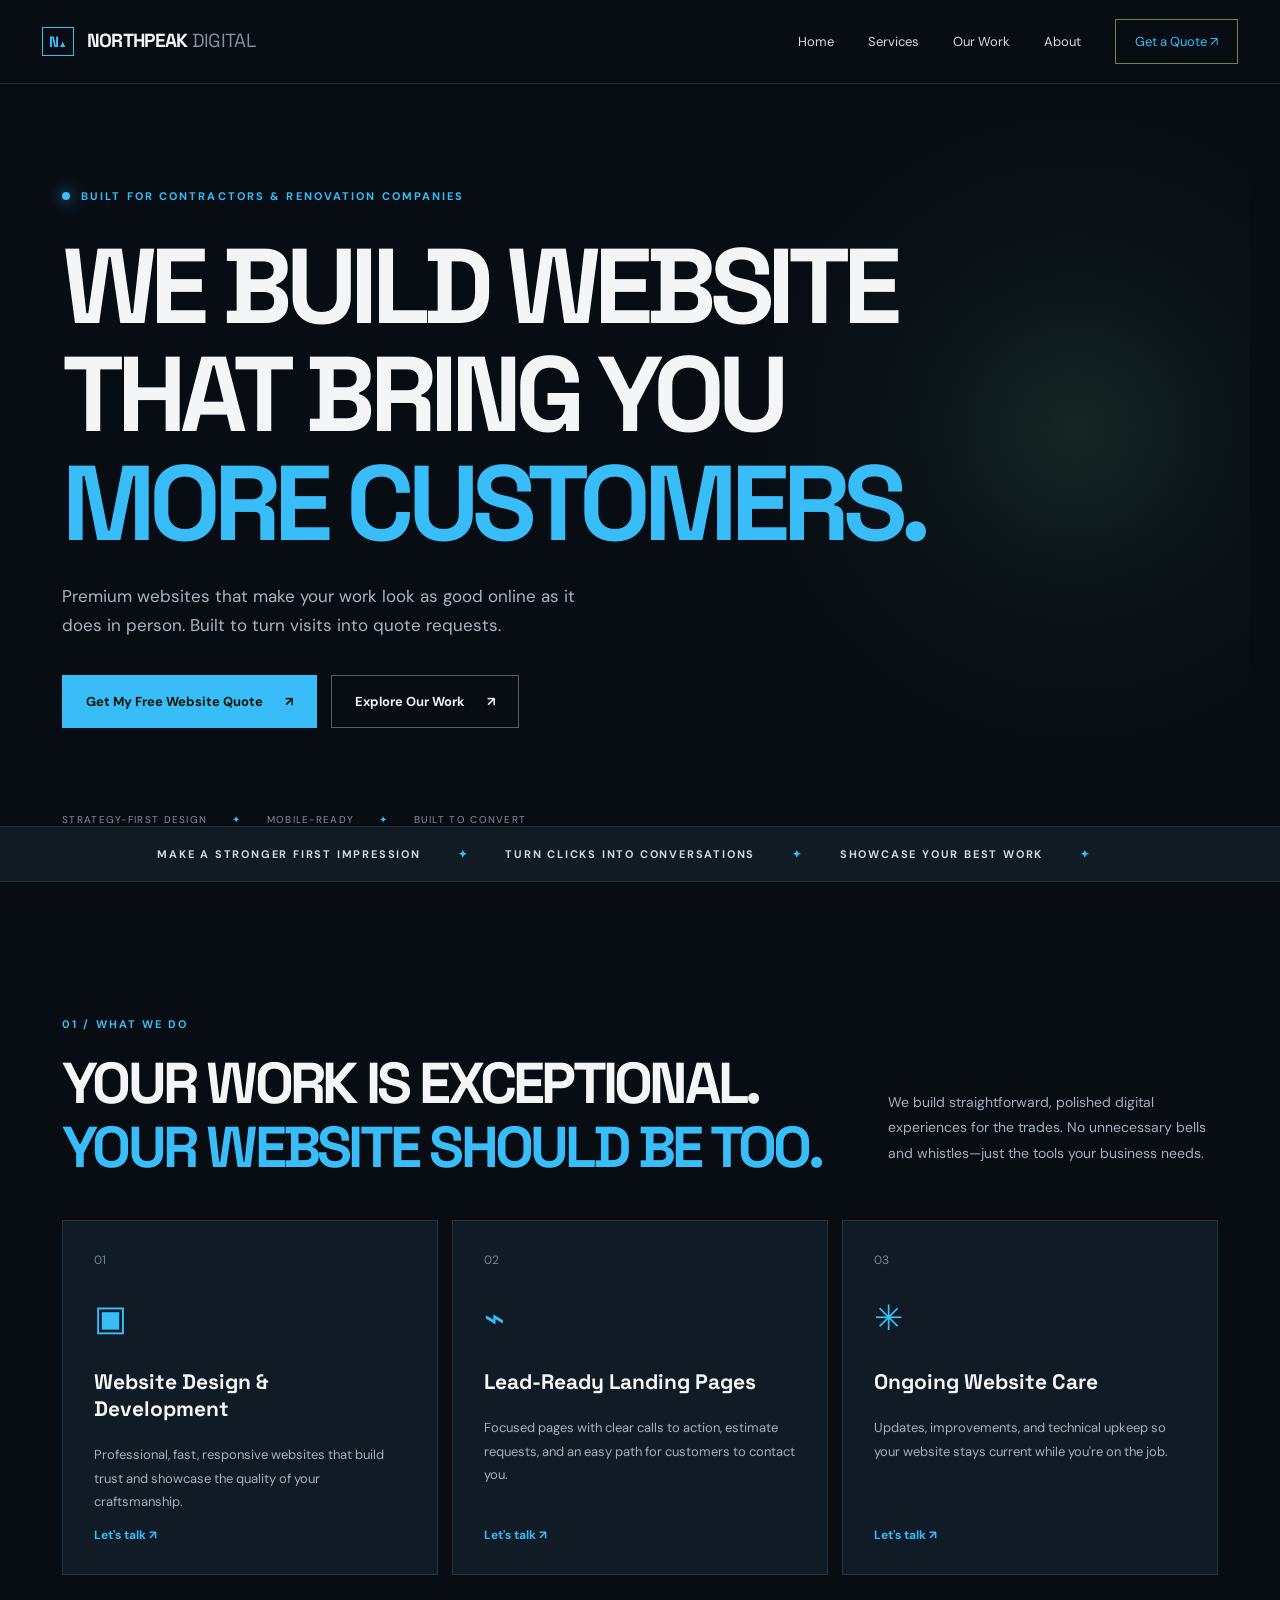
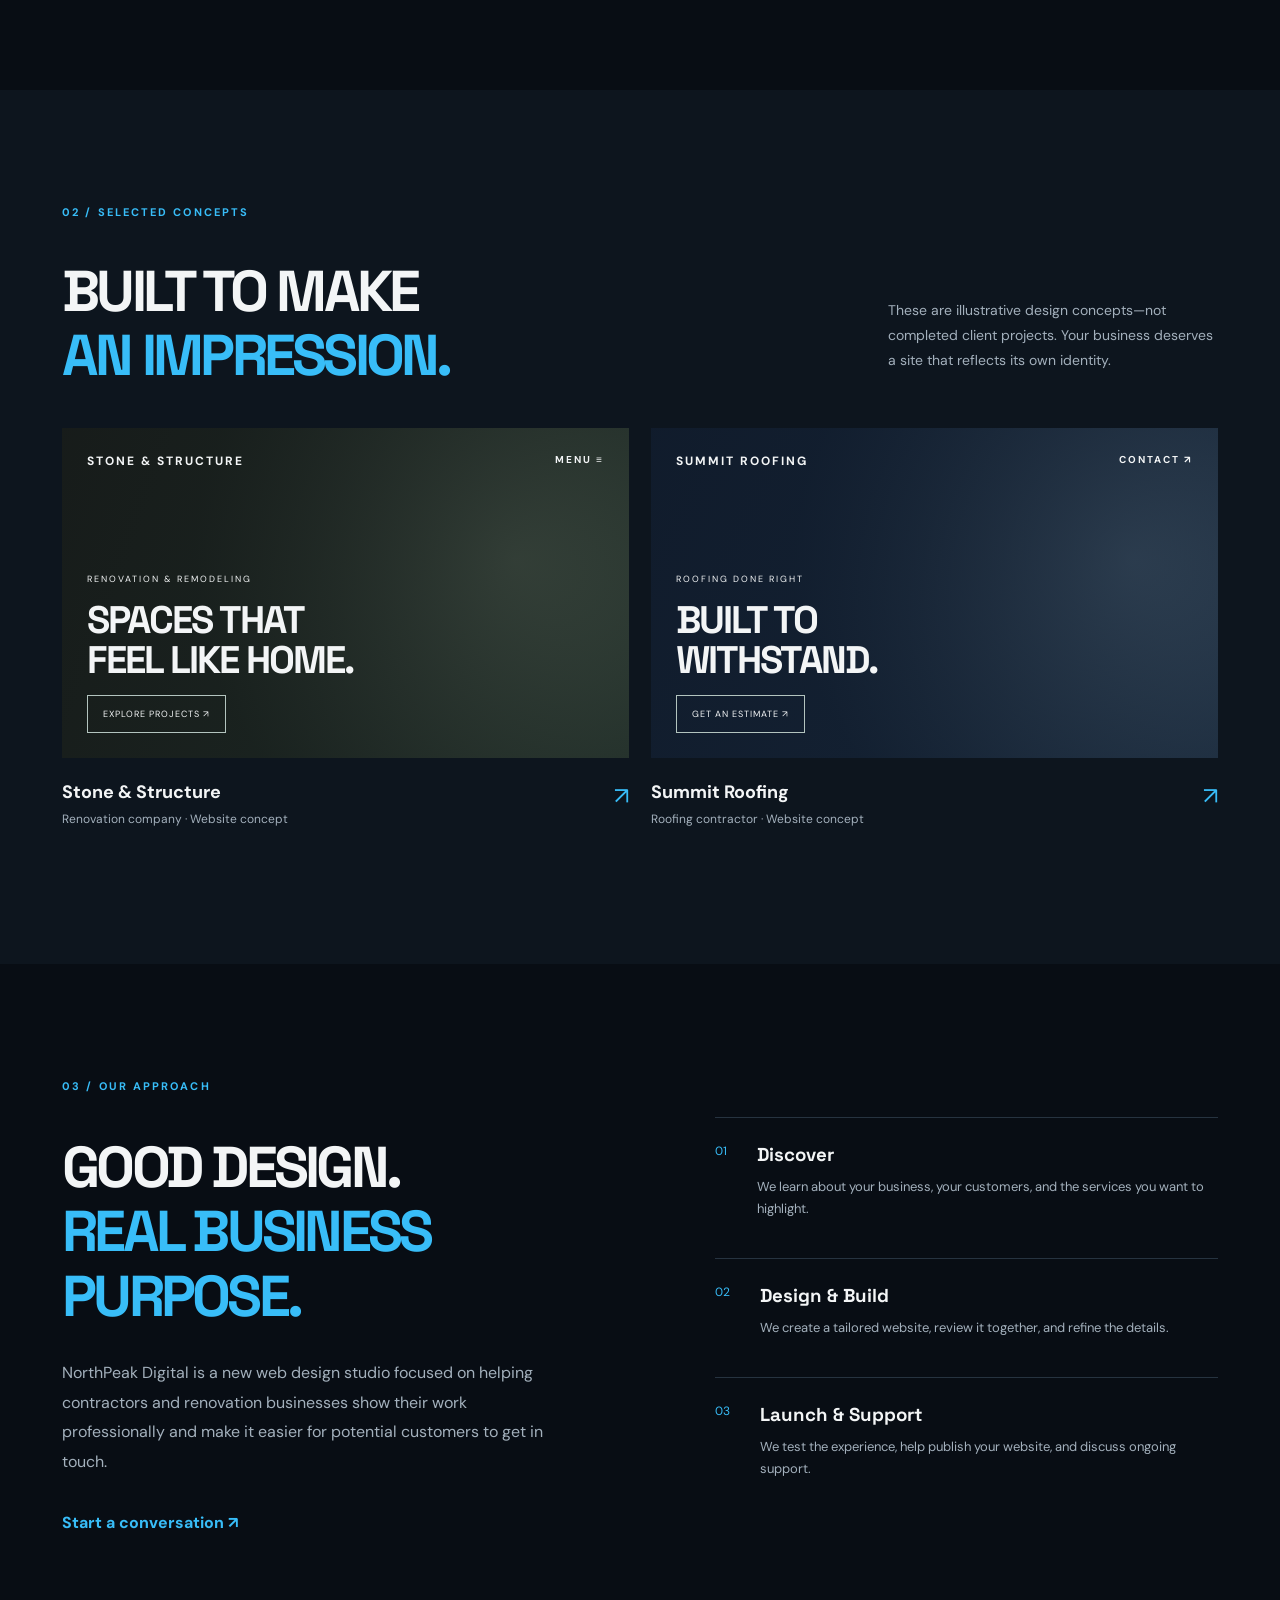
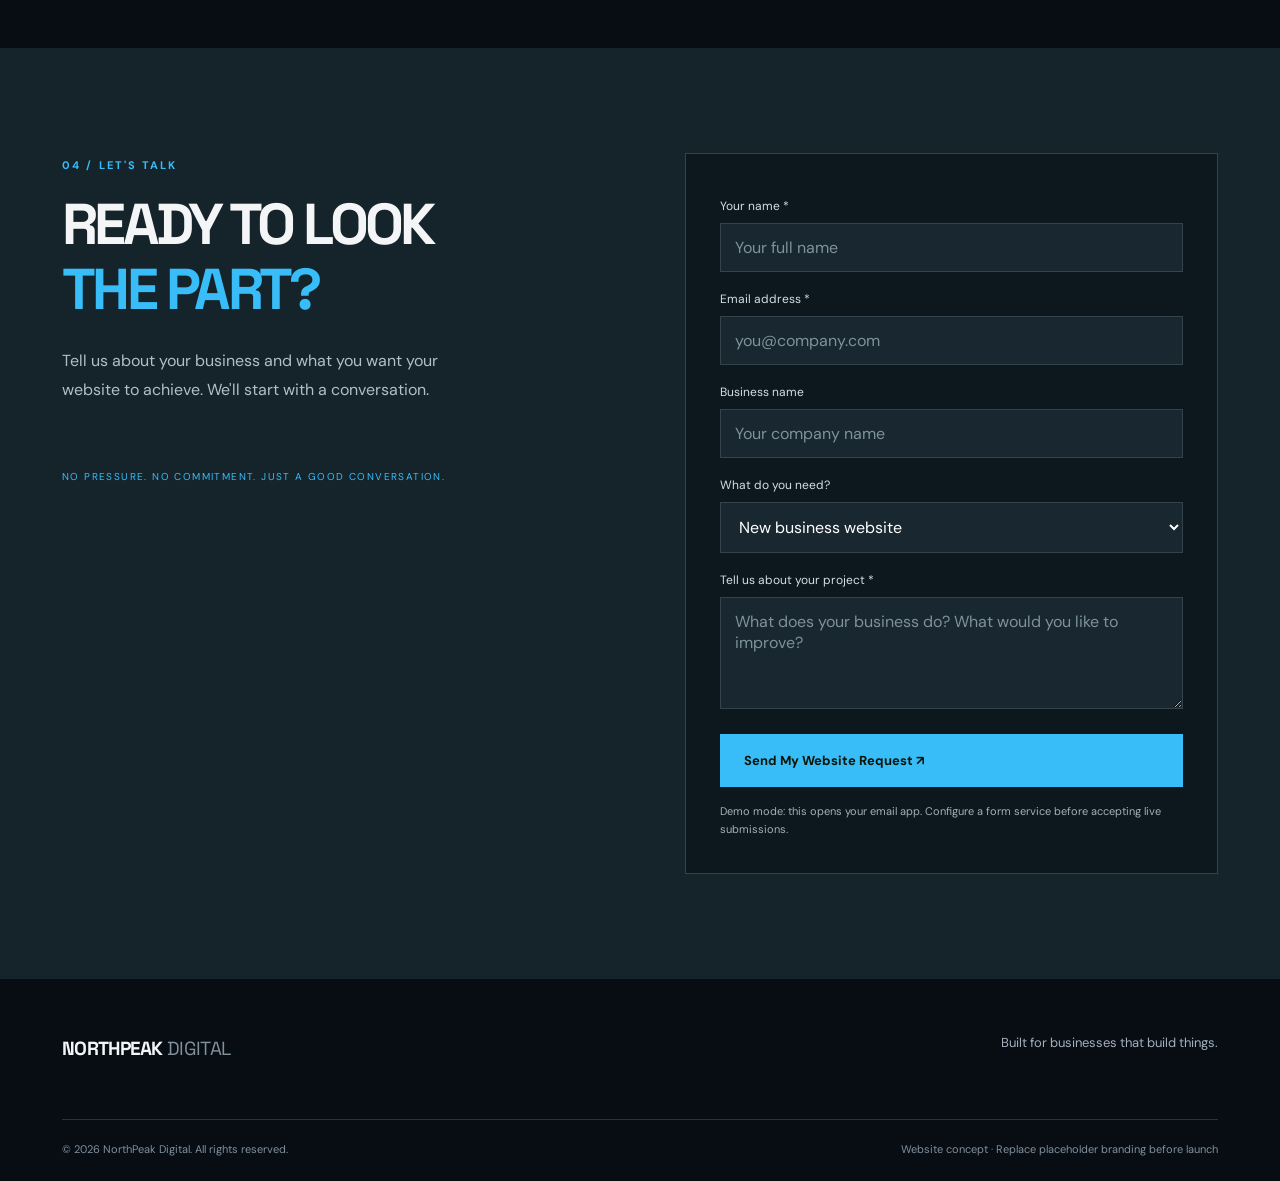
==== index.html @ 525b0924 "Add files via upload" ====
<!doctype html>
<html lang="en"><head><meta charset="utf-8"><meta name="viewport" content="width=device-width,initial-scale=1"><meta name="description" content="NorthPeak Digital builds modern websites for contractors and renovation companies."><title>NorthPeak Digital | Websites Built to Win More Work</title><link rel="stylesheet" href="styles.css"></head><body>
<header class="header"><a class="brand" href="#home"><span class="mark">N<span>▲</span></span> NORTHPEAK<span class="muted"> DIGITAL</span></a><button class="menu-toggle" aria-label="Toggle navigation" aria-expanded="false">☰</button><nav class="nav" aria-label="Main navigation"><a href="#home">Home</a><a href="#services">Services</a><a href="#work">Our Work</a><a href="#about">About</a><a href="#contact" class="nav-cta">Get a Quote ↗</a></nav></header>
<main><section class="hero wrap" id="home"><div class="eyebrow"><span class="pulse"></span> BUILT FOR CONTRACTORS & RENOVATION COMPANIES</div><h1>WE BUILD WEBSITE<br>THAT BRING YOU<br><em>MORE CUSTOMERS.</em></h1><p class="lead">Premium websites that make your work look as good online as it does in person. Built to turn visits into quote requests.</p><div class="actions"><a class="button primary" href="#contact">Get My Free Website Quote <span>↗</span></a><a class="button secondary" href="#work">Explore Our Work <span>↗</span></a></div><div class="hero-footer"><span>STRATEGY-FIRST DESIGN</span><span>✦</span><span>MOBILE-READY</span><span>✦</span><span>BUILT TO CONVERT</span></div><div class="hero-glow"></div></section>
<section class="ticker"><div>MAKE A STRONGER FIRST IMPRESSION <span>✦</span> TURN CLICKS INTO CONVERSATIONS <span>✦</span> SHOWCASE YOUR BEST WORK <span>✦</span></div></section>
<section class="section wrap" id="services"><div class="section-top"><div><span class="kicker">01 / WHAT WE DO</span><h2>YOUR WORK IS EXCEPTIONAL.<br><em>YOUR WEBSITE SHOULD BE TOO.</em></h2></div><p>We build straightforward, polished digital experiences for the trades. No unnecessary bells and whistles—just the tools your business needs.</p></div><div class="cards"><article class="service"><span class="service-num">01</span><div class="service-icon">▣</div><h3>Website Design & Development</h3><p>Professional, fast, responsive websites that build trust and showcase the quality of your craftsmanship.</p><a href="#contact">Let's talk ↗</a></article><article class="service"><span class="service-num">02</span><div class="service-icon">⌁</div><h3>Lead-Ready Landing Pages</h3><p>Focused pages with clear calls to action, estimate requests, and an easy path for customers to contact you.</p><a href="#contact">Let's talk ↗</a></article><article class="service"><span class="service-num">03</span><div class="service-icon">✳</div><h3>Ongoing Website Care</h3><p>Updates, improvements, and technical upkeep so your website stays current while you're on the job.</p><a href="#contact">Let's talk ↗</a></article></div></section>
<section class="section work-section" id="work"><div class="wrap"><span class="kicker">02 / SELECTED CONCEPTS</span><div class="section-top"><h2>BUILT TO MAKE<br><em>AN IMPRESSION.</em></h2><p>These are illustrative design concepts—not completed client projects. Your business deserves a site that reflects its own identity.</p></div><div class="work-grid"><article class="work-card"><div class="concept concept-one"><div class="mock-top">STONE & STRUCTURE <span>MENU ≡</span></div><div class="mock-content"><small>RENOVATION & REMODELING</small><strong>SPACES THAT<br>FEEL LIKE HOME.</strong><span class="mock-pill">EXPLORE PROJECTS ↗</span></div></div><div class="work-meta"><div><h3>Stone & Structure</h3><p>Renovation company · Website concept</p></div><span>↗</span></div></article><article class="work-card"><div class="concept concept-two"><div class="mock-top">SUMMIT ROOFING <span>CONTACT ↗</span></div><div class="mock-content"><small>ROOFING DONE RIGHT</small><strong>BUILT TO<br>WITHSTAND.</strong><span class="mock-pill">GET AN ESTIMATE ↗</span></div></div><div class="work-meta"><div><h3>Summit Roofing</h3><p>Roofing contractor · Website concept</p></div><span>↗</span></div></article></div></div></section>
<section class="section wrap" id="about"><span class="kicker">03 / OUR APPROACH</span><div class="about-grid"><div><h2>GOOD DESIGN.<br><em>REAL BUSINESS PURPOSE.</em></h2><p class="about-copy">NorthPeak Digital is a new web design studio focused on helping contractors and renovation businesses show their work professionally and make it easier for potential customers to get in touch.</p><a href="#contact" class="text-link">Start a conversation ↗</a></div><div class="steps"><div><span>01</span><div><h3>Discover</h3><p>We learn about your business, your customers, and the services you want to highlight.</p></div></div><div><span>02</span><div><h3>Design & Build</h3><p>We create a tailored website, review it together, and refine the details.</p></div></div><div><span>03</span><div><h3>Launch & Support</h3><p>We test the experience, help publish your website, and discuss ongoing support.</p></div></div></div></div></section>
<section class="contact-section" id="contact"><div class="wrap contact-grid"><div><span class="kicker">04 / LET'S TALK</span><h2>READY TO LOOK<br><em>THE PART?</em></h2><p>Tell us about your business and what you want your website to achieve. We'll start with a conversation.</p><div class="contact-note">NO PRESSURE. NO COMMITMENT. JUST A GOOD CONVERSATION.</div></div><form id="contactForm" class="contact-form" action="https://formspree.io/f/xyeeyqda" method="POST"><label for="name">Your name *</label><input id="name" name="name" required maxlength="100" autocomplete="name" placeholder="Your full name"><label for="email">Email address *</label><input id="email" name="email" required type="email" autocomplete="email" placeholder="you@company.com"><label for="business">Business name</label><input id="business" name="business" maxlength="120" placeholder="Your company name"><label for="service">What do you need?</label><select id="service" name="service"><option>New business website</option><option>Website redesign</option><option>Landing page</option><option>Website maintenance</option><option>Not sure yet</option></select><label for="message">Tell us about your project *</label><textarea id="message" name="message" required rows="4" maxlength="2000" placeholder="What does your business do? What would you like to improve?"></textarea><button class="button primary submit" type="submit">Send My Website Request ↗</button><p class="form-hint" id="formStatus" role="status">Demo mode: this opens your email app. Configure a form service before accepting live submissions.</p></form></div></section></main>
<footer class="footer wrap"><div class="footer-main"><a class="brand" href="#home">NORTHPEAK<span class="muted"> DIGITAL</span></a><p>Built for businesses that build things.</p></div><div class="footer-bottom"><span>© <span id="year"></span> NorthPeak Digital. All rights reserved.</span><span>Website concept · Replace placeholder branding before launch</span></div></footer><script src="script.js"></script></body></html>
---- styles.css ----
@import url('https://fonts.googleapis.com/css2?family=DM+Sans:wght@400;500;600;700&family=Space+Grotesk:wght@400;500;600;700&display=swap');
:root{--bg:#080d14;--panel:#111b26;--line:#263340;--white:#f3f5f6;--muted:#a3b0bc;--accent:#38BDF8}*{box-sizing:border-box}html{scroll-behavior:smooth}body{margin:0;background:var(--bg);color:var(--white);font-family:'DM Sans',Arial,sans-serif}a{color:inherit;text-decoration:none}button,input,textarea,select{font:inherit}.wrap{max-width:1220px;margin:auto;padding-left:32px;padding-right:32px}.header{height:84px;max-width:1440px;margin:auto;padding:0 42px;display:flex;align-items:center;justify-content:space-between;border-bottom:1px solid #1b2731}.brand{font-family:'Space Grotesk',sans-serif;font-weight:700;font-size:19px;letter-spacing:-.7px}.brand .muted{color:#80909c;font-weight:400}.mark{display:inline-block;border:1px solid var(--accent);color:var(--accent);padding:4px 6px;margin-right:9px;font-size:15px}.mark span{font-size:9px}.nav{display:flex;gap:34px;align-items:center;font-size:13px;color:#d4dce1}.nav a:hover{color:var(--accent)}.nav-cta{border:1px solid #6c8550;padding:13px 19px;color:var(--accent)!important}.menu-toggle{display:none}.hero{position:relative;min-height:680px;padding-top:105px;overflow:hidden}.eyebrow,.kicker{color:var(--accent);font-size:11px;letter-spacing:2.1px;font-weight:700}.eyebrow{display:flex;align-items:center;gap:11px}.pulse{width:8px;height:8px;border-radius:50%;background:var(--accent);box-shadow:0 0 15px var(--accent)}h1,h2,h3,p{margin-top:0}h1,h2{font-family:'Space Grotesk',sans-serif;letter-spacing:-.065em}h1{font-size:clamp(58px,8.3vw,115px);line-height:1.02;margin:29px 0 25px;font-weight:700;position:relative;z-index:1}h1 em,h2 em{font-style:normal;color:var(--accent)}.lead{max-width:555px;color:#a8b5c0;font-size:17px;line-height:1.7;position:relative;z-index:1}.actions{display:flex;gap:14px;margin-top:35px;position:relative;z-index:1}.button{padding:17px 23px;font-size:13px;font-weight:700;display:inline-flex;gap:22px;justify-content:space-between;align-items:center;border:1px solid #52643c;cursor:pointer}.primary{background:var(--accent);color:#0b1505;border-color:var(--accent)}.primary:hover{background:#dbffa0}.secondary{background:transparent;color:#e9f1f5;border-color:#52606d}.secondary:hover{border-color:var(--accent)}.hero-footer{display:flex;gap:25px;align-items:center;margin-top:85px;font-size:10px;color:#81909e;letter-spacing:1.3px}.hero-footer span:nth-child(even){color:var(--accent)}.hero-glow{position:absolute;right:-150px;top:20px;width:650px;height:650px;background:radial-gradient(circle,#24463770 0%,#172e2b35 35%,transparent 70%);pointer-events:none}.ticker{border-top:1px solid #24313c;border-bottom:1px solid #24313c;background:#111b24;overflow:hidden;padding:20px;text-align:center;color:#d1d8db;font-size:11px;letter-spacing:1.8px;font-weight:700}.ticker span{color:var(--accent);padding:0 32px}.section{padding-top:110px;padding-bottom:115px}.section-top{display:flex;justify-content:space-between;gap:50px;align-items:end;margin:20px 0 40px}.section-top>p{max-width:330px;line-height:1.8;color:var(--muted);font-size:14px}.section h2,.contact-section h2{font-size:clamp(36px,4.5vw,65px);line-height:1.12;margin:18px 0 0}.cards{display:grid;grid-template-columns:repeat(3,1fr);gap:14px}.service{background:var(--panel);border:1px solid #263440;padding:31px;min-height:330px;display:flex;flex-direction:column}.service-num{font-size:12px;color:#738695}.service-icon{font-size:35px;color:var(--accent);margin:27px 0}.service h3{font-family:'Space Grotesk';font-size:21px;line-height:1.3}.service p{color:var(--muted);font-size:13px;line-height:1.8}.service a{margin-top:auto;color:var(--accent);font-size:12px;font-weight:700}.work-section{background:#0d151e}.work-grid{display:grid;grid-template-columns:1fr 1fr;gap:22px}.concept{height:330px;padding:25px;display:flex;flex-direction:column;justify-content:space-between;overflow:hidden;position:relative}.concept-one{background:linear-gradient(110deg,#171b1aee,#202c29b8),radial-gradient(circle at 80% 40%,#7d8f76,#15241b 65%)}.concept-two{background:linear-gradient(115deg,#101b2bec,#162537a0),radial-gradient(circle at 85% 40%,#61798c,#142335 65%)}.mock-top{display:flex;justify-content:space-between;font-size:12px;letter-spacing:2px;font-weight:700}.mock-top span{font-size:10px}.mock-content{display:flex;flex-direction:column;align-items:flex-start;gap:15px;position:relative}.mock-content small{letter-spacing:2px;font-size:9px}.mock-content strong{font-family:'Space Grotesk';font-size:clamp(31px,3vw,48px);line-height:1.04;letter-spacing:-2px}.mock-pill{border:1px solid #b3c4bf;padding:12px 15px;font-size:9px;letter-spacing:1px}.work-meta{display:flex;justify-content:space-between;padding:22px 0}.work-meta h3{margin:0 0 7px;font-size:18px}.work-meta p{margin:0;color:var(--muted);font-size:12px}.work-meta>span{font-size:24px;color:var(--accent)}.about-grid{display:grid;grid-template-columns:1.1fr 1fr;gap:100px;margin-top:22px}.about-copy{color:var(--muted);max-width:490px;line-height:1.85;margin-top:30px}.text-link{display:inline-block;margin-top:20px;color:var(--accent);font-weight:700}.steps>div{display:flex;gap:30px;border-top:1px solid var(--line);padding:25px 0}.steps>div>span{color:var(--accent);font-size:12px}.steps h3{font-family:'Space Grotesk';margin:0 0 10px}.steps p{color:var(--muted);line-height:1.7;font-size:13px}.contact-section{background:#15232b;padding:105px 0}.contact-grid{display:grid;grid-template-columns:1fr 1fr;gap:90px}.contact-grid>div>p{color:#b2bfc5;line-height:1.8;max-width:420px;margin-top:26px}.contact-note{font-size:10px;letter-spacing:1.4px;color:var(--accent);margin-top:65px}.contact-form{background:#0d171e;border:1px solid #34434b;padding:34px;display:flex;flex-direction:column;gap:9px}.contact-form label{font-size:12px;color:#d4dfe3;margin-top:10px}.contact-form input,.contact-form textarea,.contact-form select{background:#192730;border:1px solid #35434a;padding:13px 14px;color:white;outline:none;border-radius:0;width:100%}.contact-form input:focus,.contact-form textarea:focus,.contact-form select:focus{border-color:var(--accent)}.contact-form input::placeholder,.contact-form textarea::placeholder{color:#7e929b}.submit{width:100%;margin-top:16px}.form-hint{font-size:11px;line-height:1.6;color:#a2b1b8;margin:7px 0 0}.footer{padding-top:55px;padding-bottom:25px}.footer-main{display:flex;justify-content:space-between;align-items:center;padding-bottom:55px}.footer-main p{color:var(--muted);font-size:13px}.footer-bottom{border-top:1px solid var(--line);padding-top:22px;display:flex;justify-content:space-between;color:#7f909d;font-size:11px;gap:20px}@media(max-width:850px){.header{height:70px;padding:0 20px}.menu-toggle{display:block;color:white;background:none;border:0;font-size:24px}.nav{display:none;position:absolute;top:70px;left:0;right:0;z-index:20;background:#101a23;padding:25px;flex-direction:column;align-items:stretch;gap:22px;border-bottom:1px solid var(--line)}.nav.open{display:flex}.wrap{padding-left:22px;padding-right:22px}.hero{min-height:650px;padding-top:85px}.hero-footer{gap:12px;flex-wrap:wrap;margin-top:75px}.section{padding-top:75px;padding-bottom:80px}.section-top{display:block}.section-top>p{max-width:550px;margin-top:25px}.cards,.work-grid,.about-grid,.contact-grid{grid-template-columns:1fr}.about-grid,.contact-grid{gap:45px}.contact-section{padding:75px 0}.service{min-height:290px}.ticker{font-size:9px;white-space:nowrap}.footer-main,.footer-bottom{flex-direction:column;align-items:flex-start;gap:12px}}@media(max-width:520px){h1{font-size:clamp(47px,12vw,70px)}.hero{min-height:620px}.actions{flex-direction:column;align-items:stretch}.hero-footer{font-size:9px}.concept{height:285px}.contact-form{padding:20px}.brand{font-size:16px}}
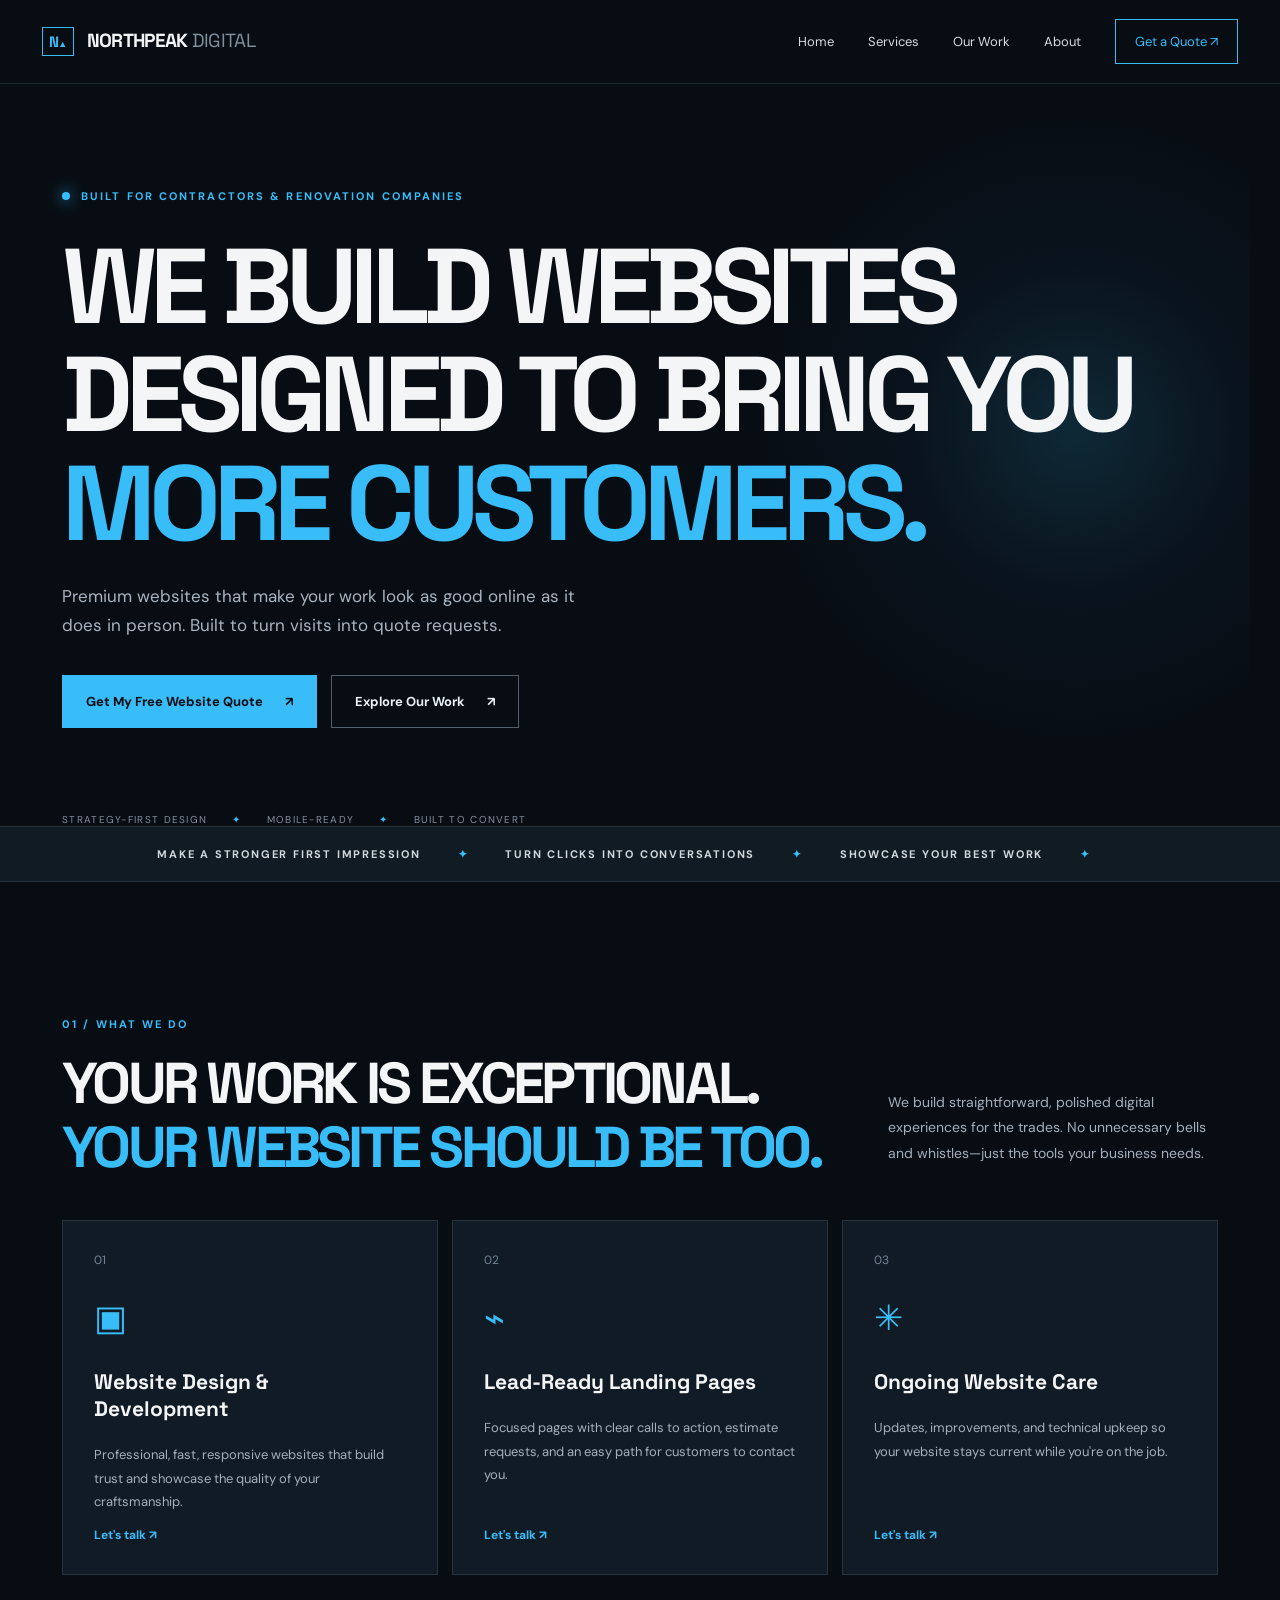
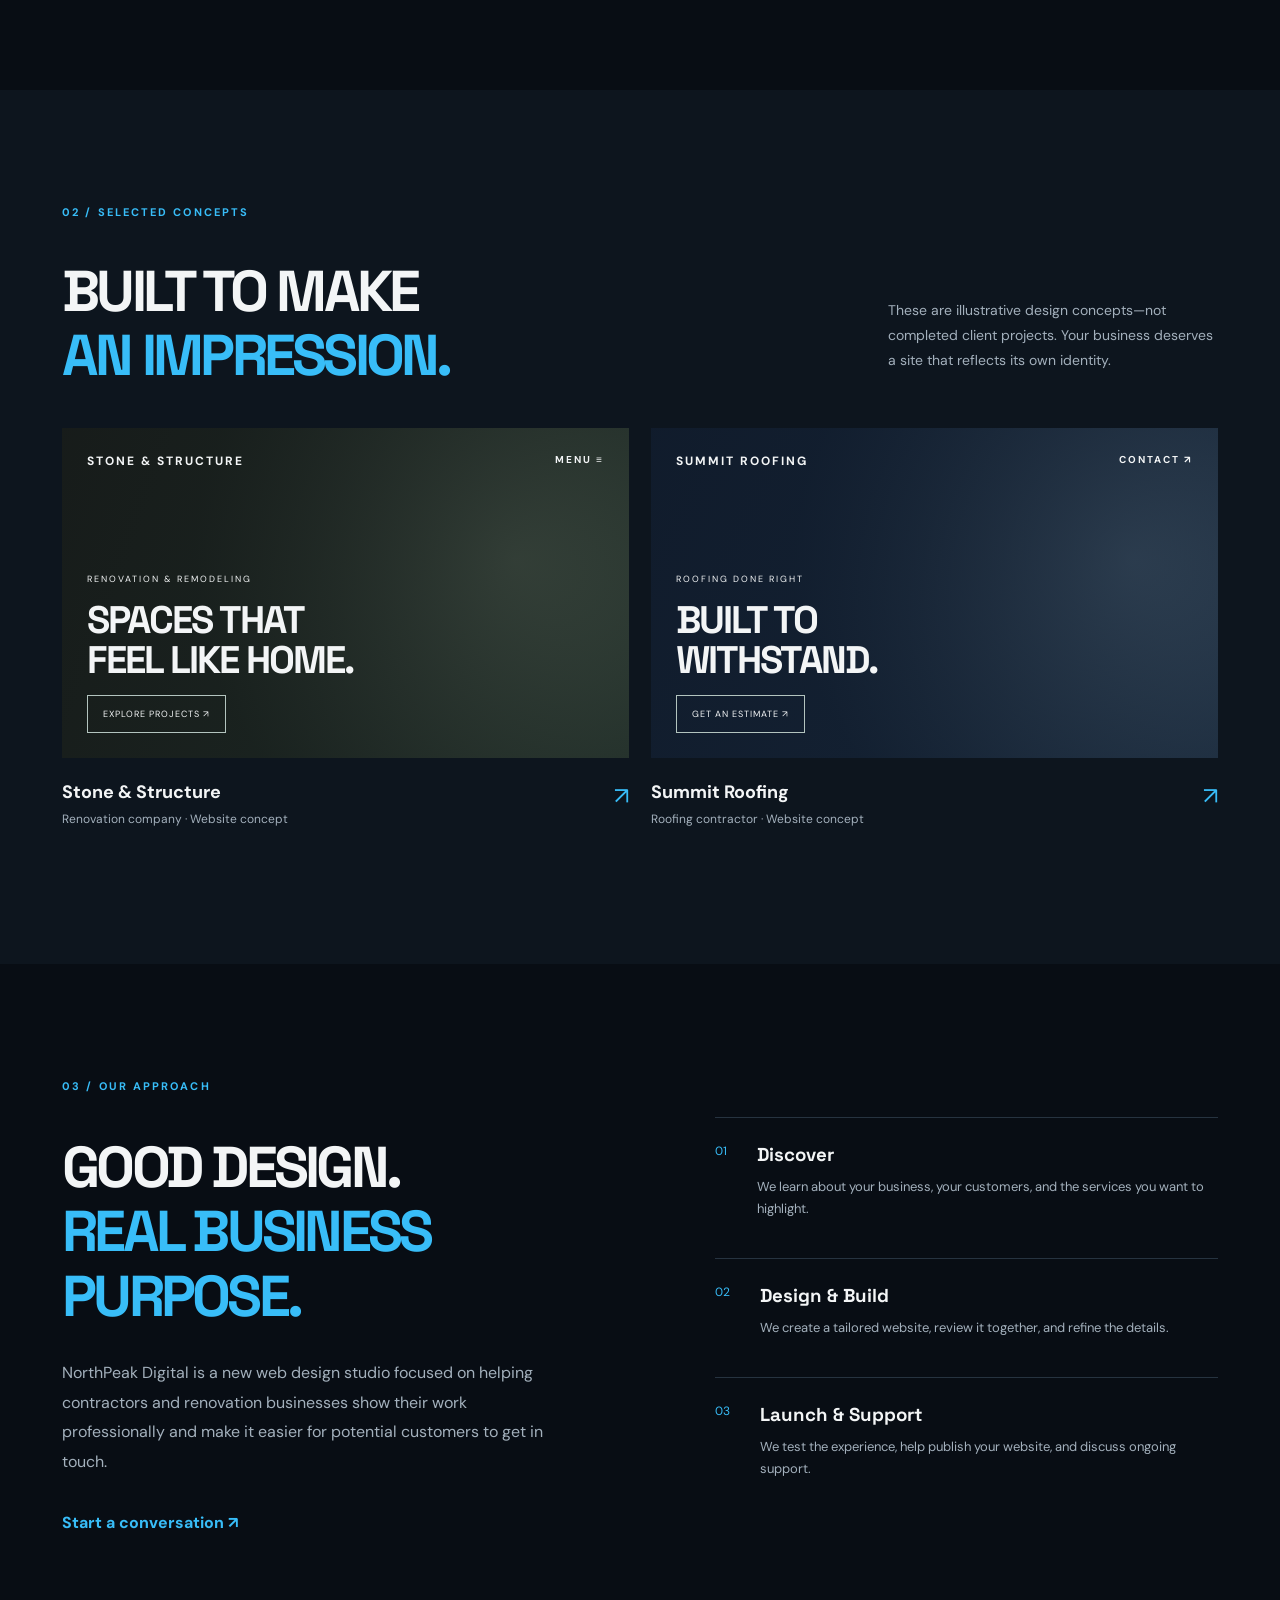
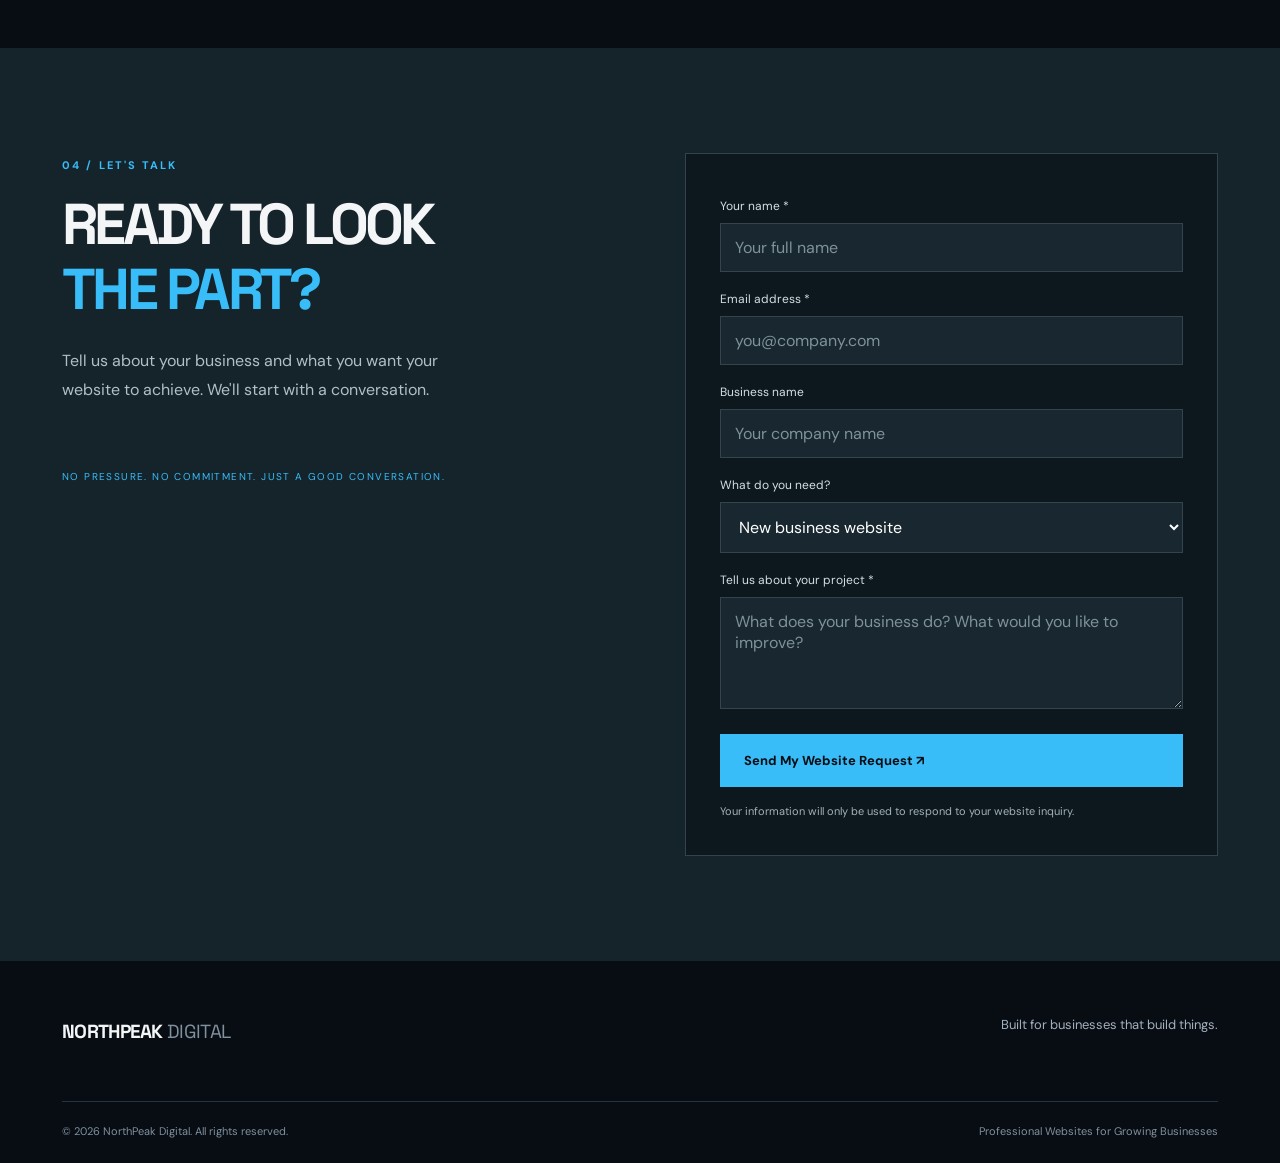
==== commit de78d1bc: "Add files via upload Updated NorthPeak Digital design and content" ====
--- a/index.html
+++ b/index.html
@@ -1,10 +1,10 @@
 <!doctype html>
 <html lang="en"><head><meta charset="utf-8"><meta name="viewport" content="width=device-width,initial-scale=1"><meta name="description" content="NorthPeak Digital builds modern websites for contractors and renovation companies."><title>NorthPeak Digital | Websites Built to Win More Work</title><link rel="stylesheet" href="styles.css"></head><body>
 <header class="header"><a class="brand" href="#home"><span class="mark">N<span>▲</span></span> NORTHPEAK<span class="muted"> DIGITAL</span></a><button class="menu-toggle" aria-label="Toggle navigation" aria-expanded="false">☰</button><nav class="nav" aria-label="Main navigation"><a href="#home">Home</a><a href="#services">Services</a><a href="#work">Our Work</a><a href="#about">About</a><a href="#contact" class="nav-cta">Get a Quote ↗</a></nav></header>
-<main><section class="hero wrap" id="home"><div class="eyebrow"><span class="pulse"></span> BUILT FOR CONTRACTORS & RENOVATION COMPANIES</div><h1>WE BUILD WEBSITE<br>THAT BRING YOU<br><em>MORE CUSTOMERS.</em></h1><p class="lead">Premium websites that make your work look as good online as it does in person. Built to turn visits into quote requests.</p><div class="actions"><a class="button primary" href="#contact">Get My Free Website Quote <span>↗</span></a><a class="button secondary" href="#work">Explore Our Work <span>↗</span></a></div><div class="hero-footer"><span>STRATEGY-FIRST DESIGN</span><span>✦</span><span>MOBILE-READY</span><span>✦</span><span>BUILT TO CONVERT</span></div><div class="hero-glow"></div></section>
+<main><section class="hero wrap" id="home"><div class="eyebrow"><span class="pulse"></span> BUILT FOR CONTRACTORS & RENOVATION COMPANIES</div><h1>WE BUILD WEBSITES<br>DESIGNED TO BRING YOU<br><em>MORE CUSTOMERS.</em></h1><p class="lead">Premium websites that make your work look as good online as it does in person. Built to turn visits into quote requests.</p><div class="actions"><a class="button primary" href="#contact">Get My Free Website Quote <span>↗</span></a><a class="button secondary" href="#work">Explore Our Work <span>↗</span></a></div><div class="hero-footer"><span>STRATEGY-FIRST DESIGN</span><span>✦</span><span>MOBILE-READY</span><span>✦</span><span>BUILT TO CONVERT</span></div><div class="hero-glow"></div></section>
 <section class="ticker"><div>MAKE A STRONGER FIRST IMPRESSION <span>✦</span> TURN CLICKS INTO CONVERSATIONS <span>✦</span> SHOWCASE YOUR BEST WORK <span>✦</span></div></section>
 <section class="section wrap" id="services"><div class="section-top"><div><span class="kicker">01 / WHAT WE DO</span><h2>YOUR WORK IS EXCEPTIONAL.<br><em>YOUR WEBSITE SHOULD BE TOO.</em></h2></div><p>We build straightforward, polished digital experiences for the trades. No unnecessary bells and whistles—just the tools your business needs.</p></div><div class="cards"><article class="service"><span class="service-num">01</span><div class="service-icon">▣</div><h3>Website Design & Development</h3><p>Professional, fast, responsive websites that build trust and showcase the quality of your craftsmanship.</p><a href="#contact">Let's talk ↗</a></article><article class="service"><span class="service-num">02</span><div class="service-icon">⌁</div><h3>Lead-Ready Landing Pages</h3><p>Focused pages with clear calls to action, estimate requests, and an easy path for customers to contact you.</p><a href="#contact">Let's talk ↗</a></article><article class="service"><span class="service-num">03</span><div class="service-icon">✳</div><h3>Ongoing Website Care</h3><p>Updates, improvements, and technical upkeep so your website stays current while you're on the job.</p><a href="#contact">Let's talk ↗</a></article></div></section>
 <section class="section work-section" id="work"><div class="wrap"><span class="kicker">02 / SELECTED CONCEPTS</span><div class="section-top"><h2>BUILT TO MAKE<br><em>AN IMPRESSION.</em></h2><p>These are illustrative design concepts—not completed client projects. Your business deserves a site that reflects its own identity.</p></div><div class="work-grid"><article class="work-card"><div class="concept concept-one"><div class="mock-top">STONE & STRUCTURE <span>MENU ≡</span></div><div class="mock-content"><small>RENOVATION & REMODELING</small><strong>SPACES THAT<br>FEEL LIKE HOME.</strong><span class="mock-pill">EXPLORE PROJECTS ↗</span></div></div><div class="work-meta"><div><h3>Stone & Structure</h3><p>Renovation company · Website concept</p></div><span>↗</span></div></article><article class="work-card"><div class="concept concept-two"><div class="mock-top">SUMMIT ROOFING <span>CONTACT ↗</span></div><div class="mock-content"><small>ROOFING DONE RIGHT</small><strong>BUILT TO<br>WITHSTAND.</strong><span class="mock-pill">GET AN ESTIMATE ↗</span></div></div><div class="work-meta"><div><h3>Summit Roofing</h3><p>Roofing contractor · Website concept</p></div><span>↗</span></div></article></div></div></section>
 <section class="section wrap" id="about"><span class="kicker">03 / OUR APPROACH</span><div class="about-grid"><div><h2>GOOD DESIGN.<br><em>REAL BUSINESS PURPOSE.</em></h2><p class="about-copy">NorthPeak Digital is a new web design studio focused on helping contractors and renovation businesses show their work professionally and make it easier for potential customers to get in touch.</p><a href="#contact" class="text-link">Start a conversation ↗</a></div><div class="steps"><div><span>01</span><div><h3>Discover</h3><p>We learn about your business, your customers, and the services you want to highlight.</p></div></div><div><span>02</span><div><h3>Design & Build</h3><p>We create a tailored website, review it together, and refine the details.</p></div></div><div><span>03</span><div><h3>Launch & Support</h3><p>We test the experience, help publish your website, and discuss ongoing support.</p></div></div></div></div></section>
-<section class="contact-section" id="contact"><div class="wrap contact-grid"><div><span class="kicker">04 / LET'S TALK</span><h2>READY TO LOOK<br><em>THE PART?</em></h2><p>Tell us about your business and what you want your website to achieve. We'll start with a conversation.</p><div class="contact-note">NO PRESSURE. NO COMMITMENT. JUST A GOOD CONVERSATION.</div></div><form id="contactForm" class="contact-form" action="https://formspree.io/f/xyeeyqda" method="POST"><label for="name">Your name *</label><input id="name" name="name" required maxlength="100" autocomplete="name" placeholder="Your full name"><label for="email">Email address *</label><input id="email" name="email" required type="email" autocomplete="email" placeholder="you@company.com"><label for="business">Business name</label><input id="business" name="business" maxlength="120" placeholder="Your company name"><label for="service">What do you need?</label><select id="service" name="service"><option>New business website</option><option>Website redesign</option><option>Landing page</option><option>Website maintenance</option><option>Not sure yet</option></select><label for="message">Tell us about your project *</label><textarea id="message" name="message" required rows="4" maxlength="2000" placeholder="What does your business do? What would you like to improve?"></textarea><button class="button primary submit" type="submit">Send My Website Request ↗</button><p class="form-hint" id="formStatus" role="status">Demo mode: this opens your email app. Configure a form service before accepting live submissions.</p></form></div></section></main>
-<footer class="footer wrap"><div class="footer-main"><a class="brand" href="#home">NORTHPEAK<span class="muted"> DIGITAL</span></a><p>Built for businesses that build things.</p></div><div class="footer-bottom"><span>© <span id="year"></span> NorthPeak Digital. All rights reserved.</span><span>Website concept · Replace placeholder branding before launch</span></div></footer><script src="script.js"></script></body></html>
+<section class="contact-section" id="contact"><div class="wrap contact-grid"><div><span class="kicker">04 / LET'S TALK</span><h2>READY TO LOOK<br><em>THE PART?</em></h2><p>Tell us about your business and what you want your website to achieve. We'll start with a conversation.</p><div class="contact-note">NO PRESSURE. NO COMMITMENT. JUST A GOOD CONVERSATION.</div></div><form id="contactForm" class="contact-form" action="https://formspree.io/f/xyeeyqda" method="POST"><label for="name">Your name *</label><input id="name" name="name" required maxlength="100" autocomplete="name" placeholder="Your full name"><label for="email">Email address *</label><input id="email" name="email" required type="email" autocomplete="email" placeholder="you@company.com"><label for="business">Business name</label><input id="business" name="business" maxlength="120" placeholder="Your company name"><label for="service">What do you need?</label><select id="service" name="service"><option>New business website</option><option>Website redesign</option><option>Landing page</option><option>Website maintenance</option><option>Not sure yet</option></select><label for="message">Tell us about your project *</label><textarea id="message" name="message" required rows="4" maxlength="2000" placeholder="What does your business do? What would you like to improve?"></textarea><button class="button primary submit" type="submit">Send My Website Request ↗</button><p class="form-hint" id="formStatus" role="status">Your information will only be used to respond to your website inquiry.</p></form></div></section></main>
+<footer class="footer wrap"><div class="footer-main"><a class="brand" href="#home">NORTHPEAK<span class="muted"> DIGITAL</span></a><p>Built for businesses that build things.</p></div><div class="footer-bottom"><span>© <span id="year"></span> NorthPeak Digital. All rights reserved.</span><span>Professional Websites for Growing Businesses</span></div></footer><script src="script.js"></script></body></html>
--- a/styles.css
+++ b/styles.css
@@ -1,2 +1,2 @@
 @import url('https://fonts.googleapis.com/css2?family=DM+Sans:wght@400;500;600;700&family=Space+Grotesk:wght@400;500;600;700&display=swap');
-:root{--bg:#080d14;--panel:#111b26;--line:#263340;--white:#f3f5f6;--muted:#a3b0bc;--accent:#38BDF8}*{box-sizing:border-box}html{scroll-behavior:smooth}body{margin:0;background:var(--bg);color:var(--white);font-family:'DM Sans',Arial,sans-serif}a{color:inherit;text-decoration:none}button,input,textarea,select{font:inherit}.wrap{max-width:1220px;margin:auto;padding-left:32px;padding-right:32px}.header{height:84px;max-width:1440px;margin:auto;padding:0 42px;display:flex;align-items:center;justify-content:space-between;border-bottom:1px solid #1b2731}.brand{font-family:'Space Grotesk',sans-serif;font-weight:700;font-size:19px;letter-spacing:-.7px}.brand .muted{color:#80909c;font-weight:400}.mark{display:inline-block;border:1px solid var(--accent);color:var(--accent);padding:4px 6px;margin-right:9px;font-size:15px}.mark span{font-size:9px}.nav{display:flex;gap:34px;align-items:center;font-size:13px;color:#d4dce1}.nav a:hover{color:var(--accent)}.nav-cta{border:1px solid #6c8550;padding:13px 19px;color:var(--accent)!important}.menu-toggle{display:none}.hero{position:relative;min-height:680px;padding-top:105px;overflow:hidden}.eyebrow,.kicker{color:var(--accent);font-size:11px;letter-spacing:2.1px;font-weight:700}.eyebrow{display:flex;align-items:center;gap:11px}.pulse{width:8px;height:8px;border-radius:50%;background:var(--accent);box-shadow:0 0 15px var(--accent)}h1,h2,h3,p{margin-top:0}h1,h2{font-family:'Space Grotesk',sans-serif;letter-spacing:-.065em}h1{font-size:clamp(58px,8.3vw,115px);line-height:1.02;margin:29px 0 25px;font-weight:700;position:relative;z-index:1}h1 em,h2 em{font-style:normal;color:var(--accent)}.lead{max-width:555px;color:#a8b5c0;font-size:17px;line-height:1.7;position:relative;z-index:1}.actions{display:flex;gap:14px;margin-top:35px;position:relative;z-index:1}.button{padding:17px 23px;font-size:13px;font-weight:700;display:inline-flex;gap:22px;justify-content:space-between;align-items:center;border:1px solid #52643c;cursor:pointer}.primary{background:var(--accent);color:#0b1505;border-color:var(--accent)}.primary:hover{background:#dbffa0}.secondary{background:transparent;color:#e9f1f5;border-color:#52606d}.secondary:hover{border-color:var(--accent)}.hero-footer{display:flex;gap:25px;align-items:center;margin-top:85px;font-size:10px;color:#81909e;letter-spacing:1.3px}.hero-footer span:nth-child(even){color:var(--accent)}.hero-glow{position:absolute;right:-150px;top:20px;width:650px;height:650px;background:radial-gradient(circle,#24463770 0%,#172e2b35 35%,transparent 70%);pointer-events:none}.ticker{border-top:1px solid #24313c;border-bottom:1px solid #24313c;background:#111b24;overflow:hidden;padding:20px;text-align:center;color:#d1d8db;font-size:11px;letter-spacing:1.8px;font-weight:700}.ticker span{color:var(--accent);padding:0 32px}.section{padding-top:110px;padding-bottom:115px}.section-top{display:flex;justify-content:space-between;gap:50px;align-items:end;margin:20px 0 40px}.section-top>p{max-width:330px;line-height:1.8;color:var(--muted);font-size:14px}.section h2,.contact-section h2{font-size:clamp(36px,4.5vw,65px);line-height:1.12;margin:18px 0 0}.cards{display:grid;grid-template-columns:repeat(3,1fr);gap:14px}.service{background:var(--panel);border:1px solid #263440;padding:31px;min-height:330px;display:flex;flex-direction:column}.service-num{font-size:12px;color:#738695}.service-icon{font-size:35px;color:var(--accent);margin:27px 0}.service h3{font-family:'Space Grotesk';font-size:21px;line-height:1.3}.service p{color:var(--muted);font-size:13px;line-height:1.8}.service a{margin-top:auto;color:var(--accent);font-size:12px;font-weight:700}.work-section{background:#0d151e}.work-grid{display:grid;grid-template-columns:1fr 1fr;gap:22px}.concept{height:330px;padding:25px;display:flex;flex-direction:column;justify-content:space-between;overflow:hidden;position:relative}.concept-one{background:linear-gradient(110deg,#171b1aee,#202c29b8),radial-gradient(circle at 80% 40%,#7d8f76,#15241b 65%)}.concept-two{background:linear-gradient(115deg,#101b2bec,#162537a0),radial-gradient(circle at 85% 40%,#61798c,#142335 65%)}.mock-top{display:flex;justify-content:space-between;font-size:12px;letter-spacing:2px;font-weight:700}.mock-top span{font-size:10px}.mock-content{display:flex;flex-direction:column;align-items:flex-start;gap:15px;position:relative}.mock-content small{letter-spacing:2px;font-size:9px}.mock-content strong{font-family:'Space Grotesk';font-size:clamp(31px,3vw,48px);line-height:1.04;letter-spacing:-2px}.mock-pill{border:1px solid #b3c4bf;padding:12px 15px;font-size:9px;letter-spacing:1px}.work-meta{display:flex;justify-content:space-between;padding:22px 0}.work-meta h3{margin:0 0 7px;font-size:18px}.work-meta p{margin:0;color:var(--muted);font-size:12px}.work-meta>span{font-size:24px;color:var(--accent)}.about-grid{display:grid;grid-template-columns:1.1fr 1fr;gap:100px;margin-top:22px}.about-copy{color:var(--muted);max-width:490px;line-height:1.85;margin-top:30px}.text-link{display:inline-block;margin-top:20px;color:var(--accent);font-weight:700}.steps>div{display:flex;gap:30px;border-top:1px solid var(--line);padding:25px 0}.steps>div>span{color:var(--accent);font-size:12px}.steps h3{font-family:'Space Grotesk';margin:0 0 10px}.steps p{color:var(--muted);line-height:1.7;font-size:13px}.contact-section{background:#15232b;padding:105px 0}.contact-grid{display:grid;grid-template-columns:1fr 1fr;gap:90px}.contact-grid>div>p{color:#b2bfc5;line-height:1.8;max-width:420px;margin-top:26px}.contact-note{font-size:10px;letter-spacing:1.4px;color:var(--accent);margin-top:65px}.contact-form{background:#0d171e;border:1px solid #34434b;padding:34px;display:flex;flex-direction:column;gap:9px}.contact-form label{font-size:12px;color:#d4dfe3;margin-top:10px}.contact-form input,.contact-form textarea,.contact-form select{background:#192730;border:1px solid #35434a;padding:13px 14px;color:white;outline:none;border-radius:0;width:100%}.contact-form input:focus,.contact-form textarea:focus,.contact-form select:focus{border-color:var(--accent)}.contact-form input::placeholder,.contact-form textarea::placeholder{color:#7e929b}.submit{width:100%;margin-top:16px}.form-hint{font-size:11px;line-height:1.6;color:#a2b1b8;margin:7px 0 0}.footer{padding-top:55px;padding-bottom:25px}.footer-main{display:flex;justify-content:space-between;align-items:center;padding-bottom:55px}.footer-main p{color:var(--muted);font-size:13px}.footer-bottom{border-top:1px solid var(--line);padding-top:22px;display:flex;justify-content:space-between;color:#7f909d;font-size:11px;gap:20px}@media(max-width:850px){.header{height:70px;padding:0 20px}.menu-toggle{display:block;color:white;background:none;border:0;font-size:24px}.nav{display:none;position:absolute;top:70px;left:0;right:0;z-index:20;background:#101a23;padding:25px;flex-direction:column;align-items:stretch;gap:22px;border-bottom:1px solid var(--line)}.nav.open{display:flex}.wrap{padding-left:22px;padding-right:22px}.hero{min-height:650px;padding-top:85px}.hero-footer{gap:12px;flex-wrap:wrap;margin-top:75px}.section{padding-top:75px;padding-bottom:80px}.section-top{display:block}.section-top>p{max-width:550px;margin-top:25px}.cards,.work-grid,.about-grid,.contact-grid{grid-template-columns:1fr}.about-grid,.contact-grid{gap:45px}.contact-section{padding:75px 0}.service{min-height:290px}.ticker{font-size:9px;white-space:nowrap}.footer-main,.footer-bottom{flex-direction:column;align-items:flex-start;gap:12px}}@media(max-width:520px){h1{font-size:clamp(47px,12vw,70px)}.hero{min-height:620px}.actions{flex-direction:column;align-items:stretch}.hero-footer{font-size:9px}.concept{height:285px}.contact-form{padding:20px}.brand{font-size:16px}}
+:root{--bg:#080d14;--panel:#111b26;--line:#263340;--white:#f3f5f6;--muted:#a3b0bc;--accent:#38BDF8}*{box-sizing:border-box}html{scroll-behavior:smooth}body{margin:0;background:var(--bg);color:var(--white);font-family:'DM Sans',Arial,sans-serif}a{color:inherit;text-decoration:none}button,input,textarea,select{font:inherit}.wrap{max-width:1220px;margin:auto;padding-left:32px;padding-right:32px}.header{height:84px;max-width:1440px;margin:auto;padding:0 42px;display:flex;align-items:center;justify-content:space-between;border-bottom:1px solid #1b2731}.brand{font-family:'Space Grotesk',sans-serif;font-weight:700;font-size:19px;letter-spacing:-.7px}.brand .muted{color:#80909c;font-weight:400}.mark{display:inline-block;border:1px solid var(--accent);color:var(--accent);padding:4px 6px;margin-right:9px;font-size:15px}.mark span{font-size:9px}.nav{display:flex;gap:34px;align-items:center;font-size:13px;color:#d4dce1}.nav a:hover{color:var(--accent)}.nav-cta{border:1px solid #38BDF8;padding:13px 19px;color:var(--accent)!important}.menu-toggle{display:none}.hero{position:relative;min-height:680px;padding-top:105px;overflow:hidden}.eyebrow,.kicker{color:var(--accent);font-size:11px;letter-spacing:2.1px;font-weight:700}.eyebrow{display:flex;align-items:center;gap:11px}.pulse{width:8px;height:8px;border-radius:50%;background:var(--accent);box-shadow:0 0 15px var(--accent)}h1,h2,h3,p{margin-top:0}h1,h2{font-family:'Space Grotesk',sans-serif;letter-spacing:-.065em}h1{font-size:clamp(58px,8.3vw,115px);line-height:1.02;margin:29px 0 25px;font-weight:700;position:relative;z-index:1}h1 em,h2 em{font-style:normal;color:var(--accent)}.lead{max-width:555px;color:#a8b5c0;font-size:17px;line-height:1.7;position:relative;z-index:1}.actions{display:flex;gap:14px;margin-top:35px;position:relative;z-index:1}.button{padding:17px 23px;font-size:13px;font-weight:700;display:inline-flex;gap:22px;justify-content:space-between;align-items:center;border:1px solid #38BDF8;cursor:pointer}.primary{background:var(--accent);color:#080d14;border-color:var(--accent)}.primary:hover{background:#7DD3FC}.secondary{background:transparent;color:#e9f1f5;border-color:#52606d}.secondary:hover{border-color:var(--accent)}.hero-footer{display:flex;gap:25px;align-items:center;margin-top:85px;font-size:10px;color:#81909e;letter-spacing:1.3px}.hero-footer span:nth-child(even){color:var(--accent)}.hero-glow{position:absolute;right:-150px;top:20px;width:650px;height:650px;background:radial-gradient(circle,#164E6370 0%,#102B4035 35%,transparent 70%);pointer-events:none}.ticker{border-top:1px solid #24313c;border-bottom:1px solid #24313c;background:#111b24;overflow:hidden;padding:20px;text-align:center;color:#d1d8db;font-size:11px;letter-spacing:1.8px;font-weight:700}.ticker span{color:var(--accent);padding:0 32px}.section{padding-top:110px;padding-bottom:115px}.section-top{display:flex;justify-content:space-between;gap:50px;align-items:end;margin:20px 0 40px}.section-top>p{max-width:330px;line-height:1.8;color:var(--muted);font-size:14px}.section h2,.contact-section h2{font-size:clamp(36px,4.5vw,65px);line-height:1.12;margin:18px 0 0}.cards{display:grid;grid-template-columns:repeat(3,1fr);gap:14px}.service{background:var(--panel);border:1px solid #263440;padding:31px;min-height:330px;display:flex;flex-direction:column}.service-num{font-size:12px;color:#738695}.service-icon{font-size:35px;color:var(--accent);margin:27px 0}.service h3{font-family:'Space Grotesk';font-size:21px;line-height:1.3}.service p{color:var(--muted);font-size:13px;line-height:1.8}.service a{margin-top:auto;color:var(--accent);font-size:12px;font-weight:700}.work-section{background:#0d151e}.work-grid{display:grid;grid-template-columns:1fr 1fr;gap:22px}.concept{height:330px;padding:25px;display:flex;flex-direction:column;justify-content:space-between;overflow:hidden;position:relative}.concept-one{background:linear-gradient(110deg,#171b1aee,#202c29b8),radial-gradient(circle at 80% 40%,#7d8f76,#15241b 65%)}.concept-two{background:linear-gradient(115deg,#101b2bec,#162537a0),radial-gradient(circle at 85% 40%,#61798c,#142335 65%)}.mock-top{display:flex;justify-content:space-between;font-size:12px;letter-spacing:2px;font-weight:700}.mock-top span{font-size:10px}.mock-content{display:flex;flex-direction:column;align-items:flex-start;gap:15px;position:relative}.mock-content small{letter-spacing:2px;font-size:9px}.mock-content strong{font-family:'Space Grotesk';font-size:clamp(31px,3vw,48px);line-height:1.04;letter-spacing:-2px}.mock-pill{border:1px solid #b3c4bf;padding:12px 15px;font-size:9px;letter-spacing:1px}.work-meta{display:flex;justify-content:space-between;padding:22px 0}.work-meta h3{margin:0 0 7px;font-size:18px}.work-meta p{margin:0;color:var(--muted);font-size:12px}.work-meta>span{font-size:24px;color:var(--accent)}.about-grid{display:grid;grid-template-columns:1.1fr 1fr;gap:100px;margin-top:22px}.about-copy{color:var(--muted);max-width:490px;line-height:1.85;margin-top:30px}.text-link{display:inline-block;margin-top:20px;color:var(--accent);font-weight:700}.steps>div{display:flex;gap:30px;border-top:1px solid var(--line);padding:25px 0}.steps>div>span{color:var(--accent);font-size:12px}.steps h3{font-family:'Space Grotesk';margin:0 0 10px}.steps p{color:var(--muted);line-height:1.7;font-size:13px}.contact-section{background:#15232b;padding:105px 0}.contact-grid{display:grid;grid-template-columns:1fr 1fr;gap:90px}.contact-grid>div>p{color:#b2bfc5;line-height:1.8;max-width:420px;margin-top:26px}.contact-note{font-size:10px;letter-spacing:1.4px;color:var(--accent);margin-top:65px}.contact-form{background:#0d171e;border:1px solid #34434b;padding:34px;display:flex;flex-direction:column;gap:9px}.contact-form label{font-size:12px;color:#d4dfe3;margin-top:10px}.contact-form input,.contact-form textarea,.contact-form select{background:#192730;border:1px solid #35434a;padding:13px 14px;color:white;outline:none;border-radius:0;width:100%}.contact-form input:focus,.contact-form textarea:focus,.contact-form select:focus{border-color:var(--accent)}.contact-form input::placeholder,.contact-form textarea::placeholder{color:#7e929b}.submit{width:100%;margin-top:16px}.form-hint{font-size:11px;line-height:1.6;color:#a2b1b8;margin:7px 0 0}.footer{padding-top:55px;padding-bottom:25px}.footer-main{display:flex;justify-content:space-between;align-items:center;padding-bottom:55px}.footer-main p{color:var(--muted);font-size:13px}.footer-bottom{border-top:1px solid var(--line);padding-top:22px;display:flex;justify-content:space-between;color:#7f909d;font-size:11px;gap:20px}@media(max-width:850px){.header{height:70px;padding:0 20px}.menu-toggle{display:block;color:white;background:none;border:0;font-size:24px}.nav{display:none;position:absolute;top:70px;left:0;right:0;z-index:20;background:#101a23;padding:25px;flex-direction:column;align-items:stretch;gap:22px;border-bottom:1px solid var(--line)}.nav.open{display:flex}.wrap{padding-left:22px;padding-right:22px}.hero{min-height:650px;padding-top:85px}.hero-footer{gap:12px;flex-wrap:wrap;margin-top:75px}.section{padding-top:75px;padding-bottom:80px}.section-top{display:block}.section-top>p{max-width:550px;margin-top:25px}.cards,.work-grid,.about-grid,.contact-grid{grid-template-columns:1fr}.about-grid,.contact-grid{gap:45px}.contact-section{padding:75px 0}.service{min-height:290px}.ticker{font-size:9px;white-space:nowrap}.footer-main,.footer-bottom{flex-direction:column;align-items:flex-start;gap:12px}}@media(max-width:520px){h1{font-size:clamp(47px,12vw,70px)}.hero{min-height:620px}.actions{flex-direction:column;align-items:stretch}.hero-footer{font-size:9px}.concept{height:285px}.contact-form{padding:20px}.brand{font-size:16px}}
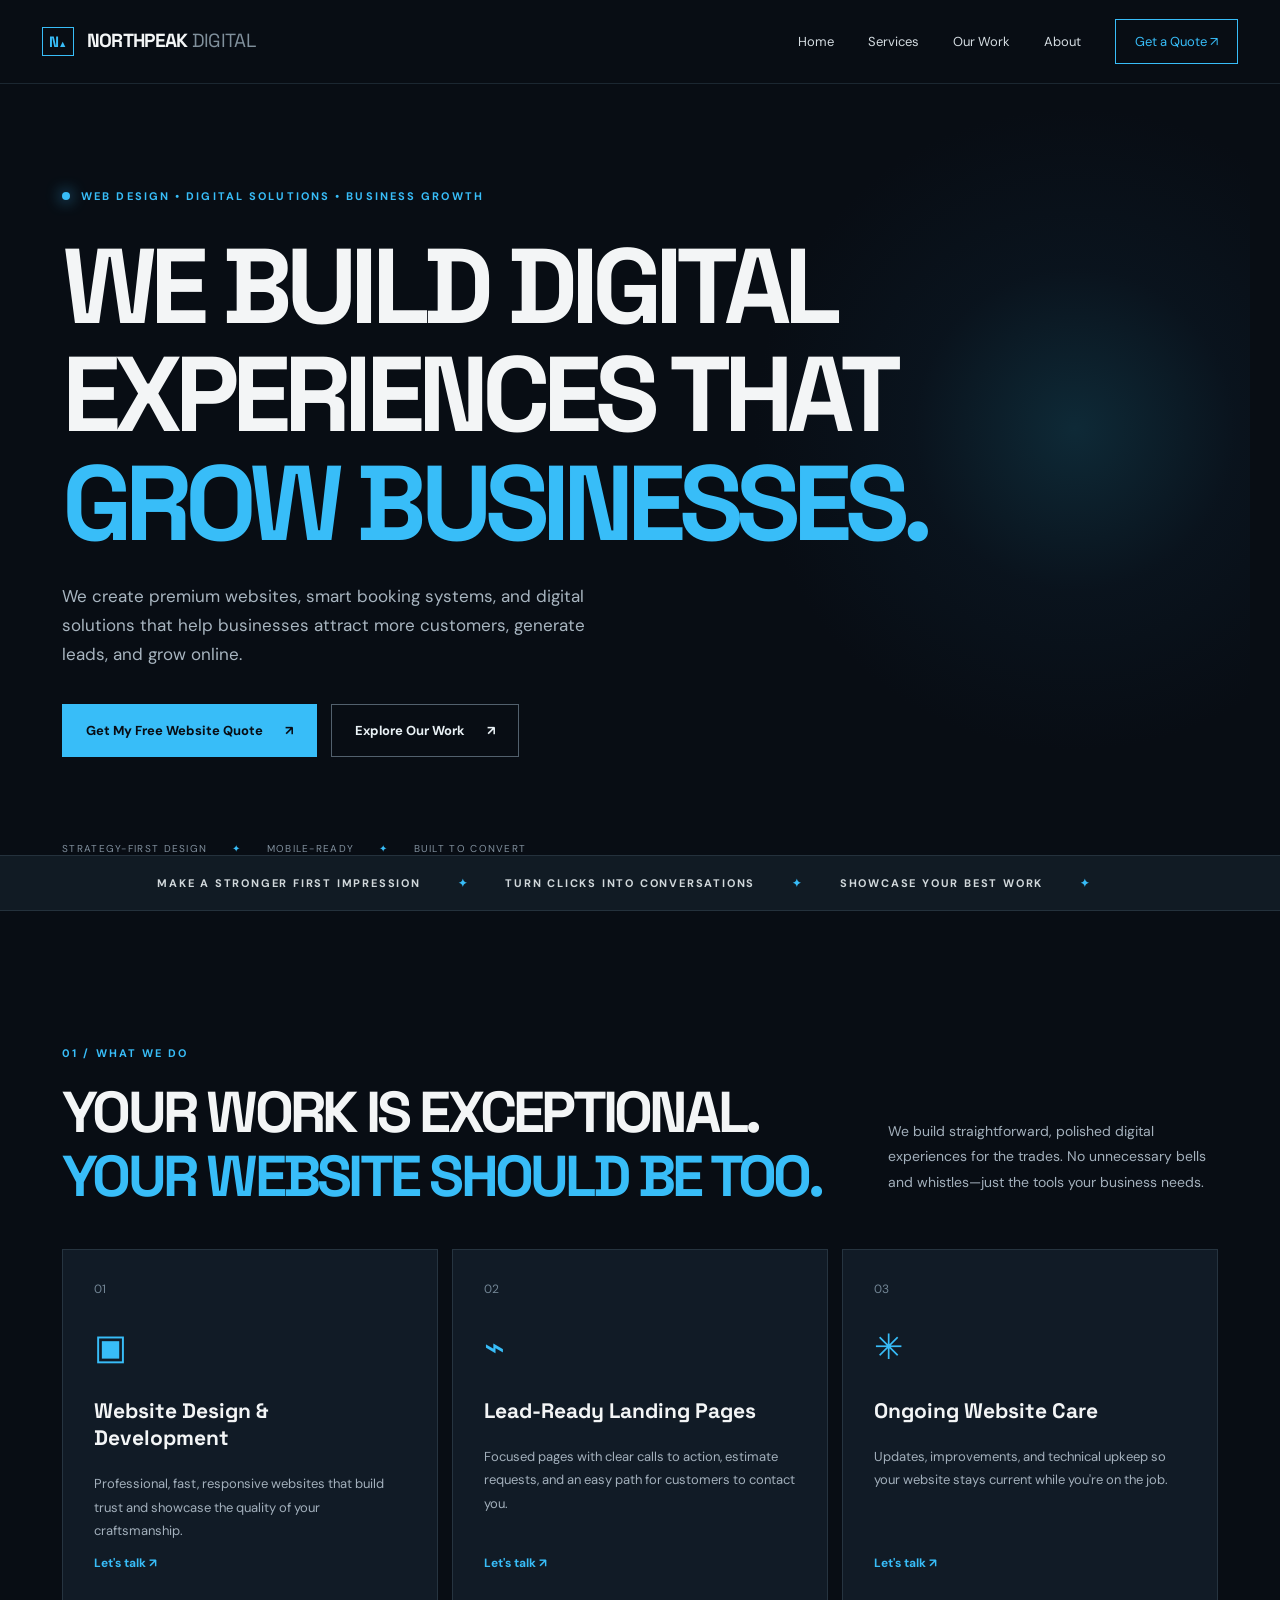
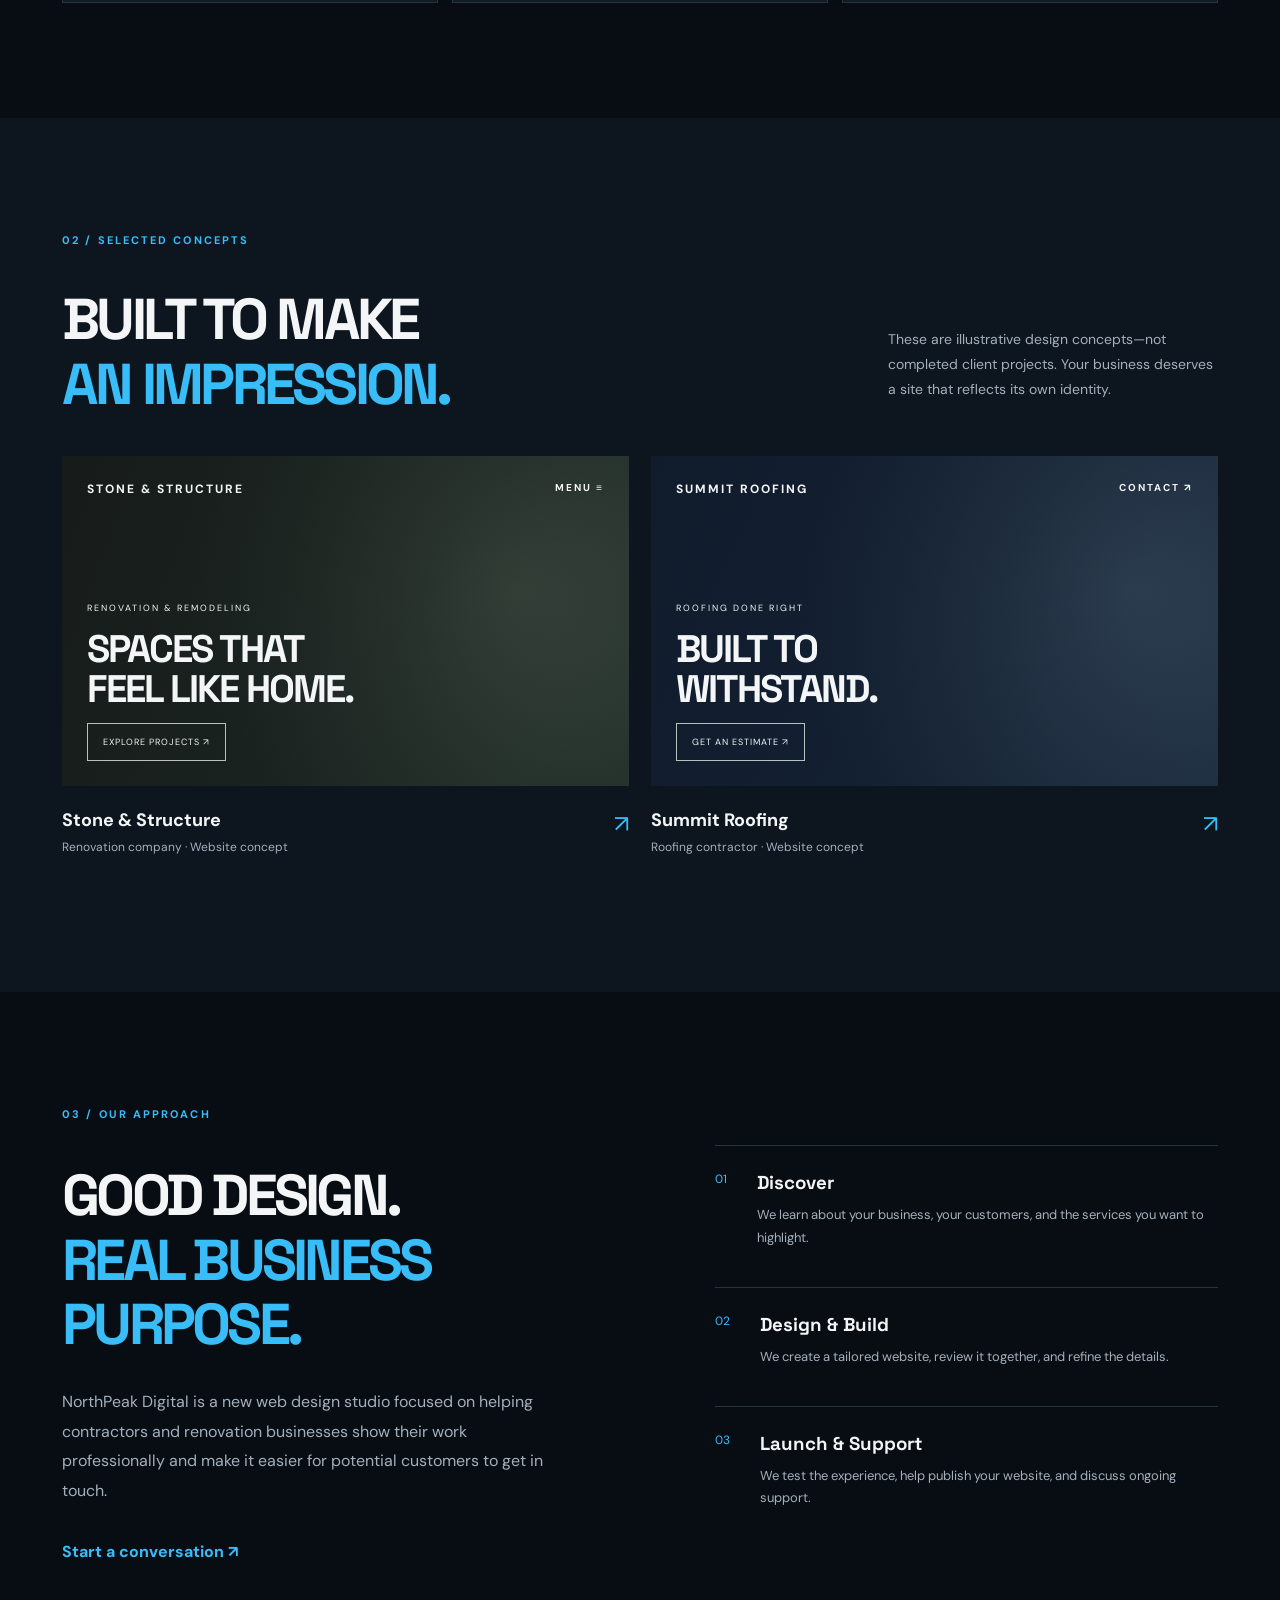
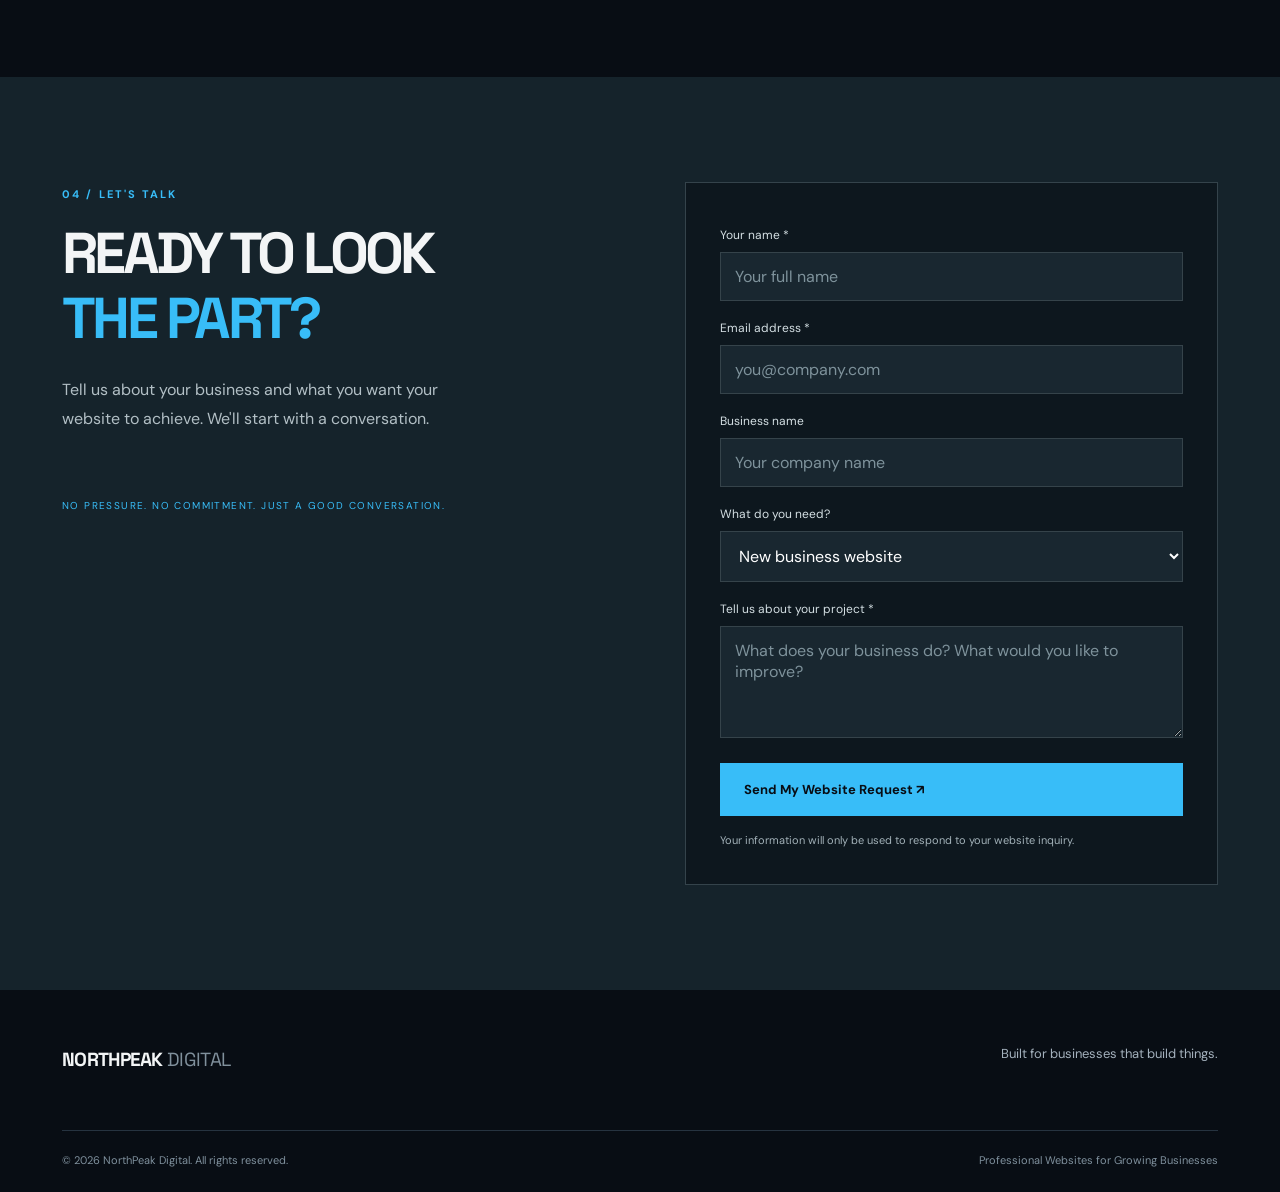
==== commit 8a0fd5ed: "Update website design and Studio Connect portfolio" ====
--- a/index.html
+++ b/index.html
@@ -1,10 +1,304 @@
 <!doctype html>
-<html lang="en"><head><meta charset="utf-8"><meta name="viewport" content="width=device-width,initial-scale=1"><meta name="description" content="NorthPeak Digital builds modern websites for contractors and renovation companies."><title>NorthPeak Digital | Websites Built to Win More Work</title><link rel="stylesheet" href="styles.css"></head><body>
-<header class="header"><a class="brand" href="#home"><span class="mark">N<span>▲</span></span> NORTHPEAK<span class="muted"> DIGITAL</span></a><button class="menu-toggle" aria-label="Toggle navigation" aria-expanded="false">☰</button><nav class="nav" aria-label="Main navigation"><a href="#home">Home</a><a href="#services">Services</a><a href="#work">Our Work</a><a href="#about">About</a><a href="#contact" class="nav-cta">Get a Quote ↗</a></nav></header>
-<main><section class="hero wrap" id="home"><div class="eyebrow"><span class="pulse"></span> BUILT FOR CONTRACTORS & RENOVATION COMPANIES</div><h1>WE BUILD WEBSITES<br>DESIGNED TO BRING YOU<br><em>MORE CUSTOMERS.</em></h1><p class="lead">Premium websites that make your work look as good online as it does in person. Built to turn visits into quote requests.</p><div class="actions"><a class="button primary" href="#contact">Get My Free Website Quote <span>↗</span></a><a class="button secondary" href="#work">Explore Our Work <span>↗</span></a></div><div class="hero-footer"><span>STRATEGY-FIRST DESIGN</span><span>✦</span><span>MOBILE-READY</span><span>✦</span><span>BUILT TO CONVERT</span></div><div class="hero-glow"></div></section>
-<section class="ticker"><div>MAKE A STRONGER FIRST IMPRESSION <span>✦</span> TURN CLICKS INTO CONVERSATIONS <span>✦</span> SHOWCASE YOUR BEST WORK <span>✦</span></div></section>
-<section class="section wrap" id="services"><div class="section-top"><div><span class="kicker">01 / WHAT WE DO</span><h2>YOUR WORK IS EXCEPTIONAL.<br><em>YOUR WEBSITE SHOULD BE TOO.</em></h2></div><p>We build straightforward, polished digital experiences for the trades. No unnecessary bells and whistles—just the tools your business needs.</p></div><div class="cards"><article class="service"><span class="service-num">01</span><div class="service-icon">▣</div><h3>Website Design & Development</h3><p>Professional, fast, responsive websites that build trust and showcase the quality of your craftsmanship.</p><a href="#contact">Let's talk ↗</a></article><article class="service"><span class="service-num">02</span><div class="service-icon">⌁</div><h3>Lead-Ready Landing Pages</h3><p>Focused pages with clear calls to action, estimate requests, and an easy path for customers to contact you.</p><a href="#contact">Let's talk ↗</a></article><article class="service"><span class="service-num">03</span><div class="service-icon">✳</div><h3>Ongoing Website Care</h3><p>Updates, improvements, and technical upkeep so your website stays current while you're on the job.</p><a href="#contact">Let's talk ↗</a></article></div></section>
-<section class="section work-section" id="work"><div class="wrap"><span class="kicker">02 / SELECTED CONCEPTS</span><div class="section-top"><h2>BUILT TO MAKE<br><em>AN IMPRESSION.</em></h2><p>These are illustrative design concepts—not completed client projects. Your business deserves a site that reflects its own identity.</p></div><div class="work-grid"><article class="work-card"><div class="concept concept-one"><div class="mock-top">STONE & STRUCTURE <span>MENU ≡</span></div><div class="mock-content"><small>RENOVATION & REMODELING</small><strong>SPACES THAT<br>FEEL LIKE HOME.</strong><span class="mock-pill">EXPLORE PROJECTS ↗</span></div></div><div class="work-meta"><div><h3>Stone & Structure</h3><p>Renovation company · Website concept</p></div><span>↗</span></div></article><article class="work-card"><div class="concept concept-two"><div class="mock-top">SUMMIT ROOFING <span>CONTACT ↗</span></div><div class="mock-content"><small>ROOFING DONE RIGHT</small><strong>BUILT TO<br>WITHSTAND.</strong><span class="mock-pill">GET AN ESTIMATE ↗</span></div></div><div class="work-meta"><div><h3>Summit Roofing</h3><p>Roofing contractor · Website concept</p></div><span>↗</span></div></article></div></div></section>
-<section class="section wrap" id="about"><span class="kicker">03 / OUR APPROACH</span><div class="about-grid"><div><h2>GOOD DESIGN.<br><em>REAL BUSINESS PURPOSE.</em></h2><p class="about-copy">NorthPeak Digital is a new web design studio focused on helping contractors and renovation businesses show their work professionally and make it easier for potential customers to get in touch.</p><a href="#contact" class="text-link">Start a conversation ↗</a></div><div class="steps"><div><span>01</span><div><h3>Discover</h3><p>We learn about your business, your customers, and the services you want to highlight.</p></div></div><div><span>02</span><div><h3>Design & Build</h3><p>We create a tailored website, review it together, and refine the details.</p></div></div><div><span>03</span><div><h3>Launch & Support</h3><p>We test the experience, help publish your website, and discuss ongoing support.</p></div></div></div></div></section>
-<section class="contact-section" id="contact"><div class="wrap contact-grid"><div><span class="kicker">04 / LET'S TALK</span><h2>READY TO LOOK<br><em>THE PART?</em></h2><p>Tell us about your business and what you want your website to achieve. We'll start with a conversation.</p><div class="contact-note">NO PRESSURE. NO COMMITMENT. JUST A GOOD CONVERSATION.</div></div><form id="contactForm" class="contact-form" action="https://formspree.io/f/xyeeyqda" method="POST"><label for="name">Your name *</label><input id="name" name="name" required maxlength="100" autocomplete="name" placeholder="Your full name"><label for="email">Email address *</label><input id="email" name="email" required type="email" autocomplete="email" placeholder="you@company.com"><label for="business">Business name</label><input id="business" name="business" maxlength="120" placeholder="Your company name"><label for="service">What do you need?</label><select id="service" name="service"><option>New business website</option><option>Website redesign</option><option>Landing page</option><option>Website maintenance</option><option>Not sure yet</option></select><label for="message">Tell us about your project *</label><textarea id="message" name="message" required rows="4" maxlength="2000" placeholder="What does your business do? What would you like to improve?"></textarea><button class="button primary submit" type="submit">Send My Website Request ↗</button><p class="form-hint" id="formStatus" role="status">Your information will only be used to respond to your website inquiry.</p></form></div></section></main>
-<footer class="footer wrap"><div class="footer-main"><a class="brand" href="#home">NORTHPEAK<span class="muted"> DIGITAL</span></a><p>Built for businesses that build things.</p></div><div class="footer-bottom"><span>© <span id="year"></span> NorthPeak Digital. All rights reserved.</span><span>Professional Websites for Growing Businesses</span></div></footer><script src="script.js"></script></body></html>
+<html lang="en">
+  <head>
+    <meta charset="utf-8" />
+    <meta name="viewport" content="width=device-width,initial-scale=1" />
+    <meta
+      name="description"
+      content="NorthPeak Digital builds modern websites for contractors and renovation companies."
+    />
+    <title>NorthPeak Digital | Websites Built to Win More Work</title>
+    <link rel="stylesheet" href="styles.css" />
+  </head>
+  <body>
+    <header class="header">
+      <a class="brand" href="#home"
+        ><span class="mark">N<span>▲</span></span> NORTHPEAK<span class="muted">
+          DIGITAL</span
+        ></a
+      ><button
+        class="menu-toggle"
+        aria-label="Toggle navigation"
+        aria-expanded="false"
+      >
+        ☰
+      </button>
+      <nav class="nav" aria-label="Main navigation">
+        <a href="#home">Home</a><a href="services.html">Services</a
+        ><a href="portfolio.html">Our Work</a><a href="#about">About</a
+        ><a href="#contact" class="nav-cta">Get a Quote ↗</a>
+      </nav>
+    </header>
+    <main>
+      <section class="hero wrap" id="home">
+        <div class="eyebrow">
+          <span class="pulse"></span> WEB DESIGN • DIGITAL SOLUTIONS • BUSINESS GROWTH
+        </div>
+          
+<h1>
+  WE BUILD DIGITAL<br />
+  EXPERIENCES THAT<br />
+  <em>GROW BUSINESSES.</em>
+</h1>
+
+        
+<p class="lead">
+  We create premium websites, smart booking systems,
+  and digital solutions that help businesses attract
+  more customers, generate leads, and grow online.
+</p>
+
+          
+        <div class="actions">
+          <a class="button primary" href="#contact"
+            >Get My Free Website Quote <span>↗</span></a
+          ><a class="button secondary" href="#work"
+            >Explore Our Work <span>↗</span></a
+          >
+        </div>
+        <div class="hero-footer">
+          <span>STRATEGY-FIRST DESIGN</span><span>✦</span
+          ><span>MOBILE-READY</span><span>✦</span><span>BUILT TO CONVERT</span>
+        </div>
+        <div class="hero-glow"></div>
+      </section>
+      <section class="ticker">
+        <div>
+          MAKE A STRONGER FIRST IMPRESSION <span>✦</span> TURN CLICKS INTO
+          CONVERSATIONS <span>✦</span> SHOWCASE YOUR BEST WORK <span>✦</span>
+        </div>
+      </section>
+      <section class="section wrap" id="services">
+        <div class="section-top">
+          <div>
+            <span class="kicker">01 / WHAT WE DO</span>
+            <h2>
+              YOUR WORK IS EXCEPTIONAL.<br /><em
+                >YOUR WEBSITE SHOULD BE TOO.</em
+              >
+            </h2>
+          </div>
+          <p>
+            We build straightforward, polished digital experiences for the
+            trades. No unnecessary bells and whistles—just the tools your
+            business needs.
+          </p>
+        </div>
+        <div class="cards">
+          <article class="service">
+            <span class="service-num">01</span>
+            <div class="service-icon">▣</div>
+            <h3>Website Design & Development</h3>
+            <p>
+              Professional, fast, responsive websites that build trust and
+              showcase the quality of your craftsmanship.
+            </p>
+            <a href="#contact">Let's talk ↗</a>
+          </article>
+          <article class="service">
+            <span class="service-num">02</span>
+            <div class="service-icon">⌁</div>
+            <h3>Lead-Ready Landing Pages</h3>
+            <p>
+              Focused pages with clear calls to action, estimate requests, and
+              an easy path for customers to contact you.
+            </p>
+            <a href="#contact">Let's talk ↗</a>
+          </article>
+          <article class="service">
+            <span class="service-num">03</span>
+            <div class="service-icon">✳</div>
+            <h3>Ongoing Website Care</h3>
+            <p>
+              Updates, improvements, and technical upkeep so your website stays
+              current while you're on the job.
+            </p>
+            <a href="#contact">Let's talk ↗</a>
+          </article>
+        </div>
+      </section>
+      <section class="section work-section" id="work">
+        <div class="wrap">
+          <span class="kicker">02 / SELECTED CONCEPTS</span>
+          <div class="section-top">
+            <h2>BUILT TO MAKE<br /><em>AN IMPRESSION.</em></h2>
+            <p>
+              These are illustrative design concepts—not completed client
+              projects. Your business deserves a site that reflects its own
+              identity.
+            </p>
+          </div>
+          <div class="work-grid">
+            <article class="work-card">
+              <div class="concept concept-one">
+                <div class="mock-top">
+                  STONE & STRUCTURE <span>MENU ≡</span>
+                </div>
+                <div class="mock-content">
+                  <small>RENOVATION & REMODELING</small
+                  ><strong>SPACES THAT<br />FEEL LIKE HOME.</strong
+                  ><span class="mock-pill">EXPLORE PROJECTS ↗</span>
+                </div>
+              </div>
+              <div class="work-meta">
+                <div>
+                  <h3>Stone & Structure</h3>
+                  <p>Renovation company · Website concept</p>
+                </div>
+                <span>↗</span>
+              </div>
+            </article>
+            <article class="work-card">
+              <div class="concept concept-two">
+                <div class="mock-top">
+                  SUMMIT ROOFING <span>CONTACT ↗</span>
+                </div>
+                <div class="mock-content">
+                  <small>ROOFING DONE RIGHT</small
+                  ><strong>BUILT TO<br />WITHSTAND.</strong
+                  ><span class="mock-pill">GET AN ESTIMATE ↗</span>
+                </div>
+              </div>
+              <div class="work-meta">
+                <div>
+                  <h3>Summit Roofing</h3>
+                  <p>Roofing contractor · Website concept</p>
+                </div>
+                <span>↗</span>
+              </div>
+            </article>
+          </div>
+        </div>
+      </section>
+      <section class="section wrap" id="about">
+        <span class="kicker">03 / OUR APPROACH</span>
+        <div class="about-grid">
+          <div>
+            <h2>GOOD DESIGN.<br /><em>REAL BUSINESS PURPOSE.</em></h2>
+            <p class="about-copy">
+              NorthPeak Digital is a new web design studio focused on helping
+              contractors and renovation businesses show their work
+              professionally and make it easier for potential customers to get
+              in touch.
+            </p>
+            <a href="#contact" class="text-link">Start a conversation ↗</a>
+          </div>
+          <div class="steps">
+            <div>
+              <span>01</span>
+              <div>
+                <h3>Discover</h3>
+                <p>
+                  We learn about your business, your customers, and the services
+                  you want to highlight.
+                </p>
+              </div>
+            </div>
+            <div>
+              <span>02</span>
+              <div>
+                <h3>Design & Build</h3>
+                <p>
+                  We create a tailored website, review it together, and refine
+                  the details.
+                </p>
+              </div>
+            </div>
+            <div>
+              <span>03</span>
+              <div>
+                <h3>Launch & Support</h3>
+                <p>
+                  We test the experience, help publish your website, and discuss
+                  ongoing support.
+                </p>
+              </div>
+            </div>
+          </div>
+        </div>
+      </section>
+      <section class="contact-section" id="contact">
+        <div class="wrap contact-grid">
+          <div>
+            <span class="kicker">04 / LET'S TALK</span>
+            <h2>READY TO LOOK<br /><em>THE PART?</em></h2>
+            <p>
+              Tell us about your business and what you want your website to
+              achieve. We'll start with a conversation.
+            </p>
+            <div class="contact-note">
+              NO PRESSURE. NO COMMITMENT. JUST A GOOD CONVERSATION.
+            </div>
+          </div>
+          <form
+            id="contactForm"
+            class="contact-form"
+            action="https://formspree.io/f/xyeeyqda"
+            method="POST"
+          >
+            <label for="name">Your name *</label
+            ><input
+              id="name"
+              name="name"
+              required
+              maxlength="100"
+              autocomplete="name"
+              placeholder="Your full name"
+            /><label for="email">Email address *</label
+            ><input
+              id="email"
+              name="email"
+              required
+              type="email"
+              autocomplete="email"
+              placeholder="you@company.com"
+            /><label for="business">Business name</label
+            ><input
+              id="business"
+              name="business"
+              maxlength="120"
+              placeholder="Your company name"
+            /><label for="service">What do you need?</label
+            ><select id="service" name="service">
+              <option>New business website</option>
+              <option>Website redesign</option>
+              <option>Landing page</option>
+              <option>Website maintenance</option>
+              <option>Not sure yet</option></select
+            ><label for="message">Tell us about your project *</label
+            ><textarea
+              id="message"
+              name="message"
+              required
+              rows="4"
+              maxlength="2000"
+              placeholder="What does your business do? What would you like to improve?"
+            ></textarea
+            ><button class="button primary submit" type="submit">
+              Send My Website Request ↗
+            </button>
+            <p class="form-hint" id="formStatus" role="status">
+              Your information will only be used to respond to your website
+              inquiry.
+            </p>
+          </form>
+        </div>
+      </section>
+    </main>
+    <footer class="footer wrap">
+      <div class="footer-main">
+        <a class="brand" href="#home"
+          >NORTHPEAK<span class="muted"> DIGITAL</span></a
+        >
+        <p>Built for businesses that build things.</p>
+      </div>
+      <div class="footer-bottom">
+        <span
+          >© <span id="year"></span> NorthPeak Digital. All rights
+          reserved.</span
+        ><span>Professional Websites for Growing Businesses</span>
+      </div>
+    </footer>
+    <script src="script.js"></script>
+  </body>
+</html>
--- a/styles.css
+++ b/styles.css
@@ -1,2 +1,318 @@
 @import url('https://fonts.googleapis.com/css2?family=DM+Sans:wght@400;500;600;700&family=Space+Grotesk:wght@400;500;600;700&display=swap');
 :root{--bg:#080d14;--panel:#111b26;--line:#263340;--white:#f3f5f6;--muted:#a3b0bc;--accent:#38BDF8}*{box-sizing:border-box}html{scroll-behavior:smooth}body{margin:0;background:var(--bg);color:var(--white);font-family:'DM Sans',Arial,sans-serif}a{color:inherit;text-decoration:none}button,input,textarea,select{font:inherit}.wrap{max-width:1220px;margin:auto;padding-left:32px;padding-right:32px}.header{height:84px;max-width:1440px;margin:auto;padding:0 42px;display:flex;align-items:center;justify-content:space-between;border-bottom:1px solid #1b2731}.brand{font-family:'Space Grotesk',sans-serif;font-weight:700;font-size:19px;letter-spacing:-.7px}.brand .muted{color:#80909c;font-weight:400}.mark{display:inline-block;border:1px solid var(--accent);color:var(--accent);padding:4px 6px;margin-right:9px;font-size:15px}.mark span{font-size:9px}.nav{display:flex;gap:34px;align-items:center;font-size:13px;color:#d4dce1}.nav a:hover{color:var(--accent)}.nav-cta{border:1px solid #38BDF8;padding:13px 19px;color:var(--accent)!important}.menu-toggle{display:none}.hero{position:relative;min-height:680px;padding-top:105px;overflow:hidden}.eyebrow,.kicker{color:var(--accent);font-size:11px;letter-spacing:2.1px;font-weight:700}.eyebrow{display:flex;align-items:center;gap:11px}.pulse{width:8px;height:8px;border-radius:50%;background:var(--accent);box-shadow:0 0 15px var(--accent)}h1,h2,h3,p{margin-top:0}h1,h2{font-family:'Space Grotesk',sans-serif;letter-spacing:-.065em}h1{font-size:clamp(58px,8.3vw,115px);line-height:1.02;margin:29px 0 25px;font-weight:700;position:relative;z-index:1}h1 em,h2 em{font-style:normal;color:var(--accent)}.lead{max-width:555px;color:#a8b5c0;font-size:17px;line-height:1.7;position:relative;z-index:1}.actions{display:flex;gap:14px;margin-top:35px;position:relative;z-index:1}.button{padding:17px 23px;font-size:13px;font-weight:700;display:inline-flex;gap:22px;justify-content:space-between;align-items:center;border:1px solid #38BDF8;cursor:pointer}.primary{background:var(--accent);color:#080d14;border-color:var(--accent)}.primary:hover{background:#7DD3FC}.secondary{background:transparent;color:#e9f1f5;border-color:#52606d}.secondary:hover{border-color:var(--accent)}.hero-footer{display:flex;gap:25px;align-items:center;margin-top:85px;font-size:10px;color:#81909e;letter-spacing:1.3px}.hero-footer span:nth-child(even){color:var(--accent)}.hero-glow{position:absolute;right:-150px;top:20px;width:650px;height:650px;background:radial-gradient(circle,#164E6370 0%,#102B4035 35%,transparent 70%);pointer-events:none}.ticker{border-top:1px solid #24313c;border-bottom:1px solid #24313c;background:#111b24;overflow:hidden;padding:20px;text-align:center;color:#d1d8db;font-size:11px;letter-spacing:1.8px;font-weight:700}.ticker span{color:var(--accent);padding:0 32px}.section{padding-top:110px;padding-bottom:115px}.section-top{display:flex;justify-content:space-between;gap:50px;align-items:end;margin:20px 0 40px}.section-top>p{max-width:330px;line-height:1.8;color:var(--muted);font-size:14px}.section h2,.contact-section h2{font-size:clamp(36px,4.5vw,65px);line-height:1.12;margin:18px 0 0}.cards{display:grid;grid-template-columns:repeat(3,1fr);gap:14px}.service{background:var(--panel);border:1px solid #263440;padding:31px;min-height:330px;display:flex;flex-direction:column}.service-num{font-size:12px;color:#738695}.service-icon{font-size:35px;color:var(--accent);margin:27px 0}.service h3{font-family:'Space Grotesk';font-size:21px;line-height:1.3}.service p{color:var(--muted);font-size:13px;line-height:1.8}.service a{margin-top:auto;color:var(--accent);font-size:12px;font-weight:700}.work-section{background:#0d151e}.work-grid{display:grid;grid-template-columns:1fr 1fr;gap:22px}.concept{height:330px;padding:25px;display:flex;flex-direction:column;justify-content:space-between;overflow:hidden;position:relative}.concept-one{background:linear-gradient(110deg,#171b1aee,#202c29b8),radial-gradient(circle at 80% 40%,#7d8f76,#15241b 65%)}.concept-two{background:linear-gradient(115deg,#101b2bec,#162537a0),radial-gradient(circle at 85% 40%,#61798c,#142335 65%)}.mock-top{display:flex;justify-content:space-between;font-size:12px;letter-spacing:2px;font-weight:700}.mock-top span{font-size:10px}.mock-content{display:flex;flex-direction:column;align-items:flex-start;gap:15px;position:relative}.mock-content small{letter-spacing:2px;font-size:9px}.mock-content strong{font-family:'Space Grotesk';font-size:clamp(31px,3vw,48px);line-height:1.04;letter-spacing:-2px}.mock-pill{border:1px solid #b3c4bf;padding:12px 15px;font-size:9px;letter-spacing:1px}.work-meta{display:flex;justify-content:space-between;padding:22px 0}.work-meta h3{margin:0 0 7px;font-size:18px}.work-meta p{margin:0;color:var(--muted);font-size:12px}.work-meta>span{font-size:24px;color:var(--accent)}.about-grid{display:grid;grid-template-columns:1.1fr 1fr;gap:100px;margin-top:22px}.about-copy{color:var(--muted);max-width:490px;line-height:1.85;margin-top:30px}.text-link{display:inline-block;margin-top:20px;color:var(--accent);font-weight:700}.steps>div{display:flex;gap:30px;border-top:1px solid var(--line);padding:25px 0}.steps>div>span{color:var(--accent);font-size:12px}.steps h3{font-family:'Space Grotesk';margin:0 0 10px}.steps p{color:var(--muted);line-height:1.7;font-size:13px}.contact-section{background:#15232b;padding:105px 0}.contact-grid{display:grid;grid-template-columns:1fr 1fr;gap:90px}.contact-grid>div>p{color:#b2bfc5;line-height:1.8;max-width:420px;margin-top:26px}.contact-note{font-size:10px;letter-spacing:1.4px;color:var(--accent);margin-top:65px}.contact-form{background:#0d171e;border:1px solid #34434b;padding:34px;display:flex;flex-direction:column;gap:9px}.contact-form label{font-size:12px;color:#d4dfe3;margin-top:10px}.contact-form input,.contact-form textarea,.contact-form select{background:#192730;border:1px solid #35434a;padding:13px 14px;color:white;outline:none;border-radius:0;width:100%}.contact-form input:focus,.contact-form textarea:focus,.contact-form select:focus{border-color:var(--accent)}.contact-form input::placeholder,.contact-form textarea::placeholder{color:#7e929b}.submit{width:100%;margin-top:16px}.form-hint{font-size:11px;line-height:1.6;color:#a2b1b8;margin:7px 0 0}.footer{padding-top:55px;padding-bottom:25px}.footer-main{display:flex;justify-content:space-between;align-items:center;padding-bottom:55px}.footer-main p{color:var(--muted);font-size:13px}.footer-bottom{border-top:1px solid var(--line);padding-top:22px;display:flex;justify-content:space-between;color:#7f909d;font-size:11px;gap:20px}@media(max-width:850px){.header{height:70px;padding:0 20px}.menu-toggle{display:block;color:white;background:none;border:0;font-size:24px}.nav{display:none;position:absolute;top:70px;left:0;right:0;z-index:20;background:#101a23;padding:25px;flex-direction:column;align-items:stretch;gap:22px;border-bottom:1px solid var(--line)}.nav.open{display:flex}.wrap{padding-left:22px;padding-right:22px}.hero{min-height:650px;padding-top:85px}.hero-footer{gap:12px;flex-wrap:wrap;margin-top:75px}.section{padding-top:75px;padding-bottom:80px}.section-top{display:block}.section-top>p{max-width:550px;margin-top:25px}.cards,.work-grid,.about-grid,.contact-grid{grid-template-columns:1fr}.about-grid,.contact-grid{gap:45px}.contact-section{padding:75px 0}.service{min-height:290px}.ticker{font-size:9px;white-space:nowrap}.footer-main,.footer-bottom{flex-direction:column;align-items:flex-start;gap:12px}}@media(max-width:520px){h1{font-size:clamp(47px,12vw,70px)}.hero{min-height:620px}.actions{flex-direction:column;align-items:stretch}.hero-footer{font-size:9px}.concept{height:285px}.contact-form{padding:20px}.brand{font-size:16px}}
+
+
+
+/* NORTHPEAK DIGITAL - SERVICES PAGE */
+
+.np-services {
+  background: #080d14;
+  color: #f3f5f6;
+  min-height: 100vh;
+}
+
+.np-services-hero {
+  padding: 120px 8% 110px;
+  max-width: 1200px;
+  margin: 0 auto;
+}
+
+.np-eyebrow {
+  color: #38BDF8;
+  font-size: 12px;
+  font-weight: 700;
+  letter-spacing: 3px;
+  margin-bottom: 25px;
+}
+
+
+/* SERVICES PAGE HEADLINE */
+
+.np-services-hero h1 {
+  font-size: clamp(38px, 5vw, 68px);
+  line-height: 1.12;
+  max-width: 1000px;
+  margin: 25px 0 30px;
+  font-weight: 700;
+}
+
+.np-services-hero h1 em {
+  color: #38BDF8;
+  font-style: normal;
+}
+
+/* SERVICES PAGE DESCRIPTION */
+
+.np-intro {
+  color: #a3b0bc;
+  font-size: 18px;
+  line-height: 1.8;
+  max-width: 650px;
+  margin-bottom: 35px;
+}
+
+/* SERVICES PAGE BUTTON */
+
+.np-service-button {
+  display: inline-block;
+  background: #38BDF8;
+  color: #080d14;
+  padding: 18px 28px;
+  font-size: 13px;
+  font-weight: 700;
+  letter-spacing: 1px;
+  text-decoration: none;
+}
+
+.np-service-button:hover {
+  background: #7DD3FC;
+}
+
+
+
+/* SERVICES SECTION */
+
+.np-services-list {
+  padding: 90px 8%;
+  max-width: 1400px;
+  margin: 0 auto;
+  border-top: 1px solid #263340;
+}
+
+.np-services-list h2 {
+  font-size: clamp(30px, 4vw, 52px);
+  line-height: 1.2;
+  margin-bottom: 45px;
+  max-width: 850px;
+}
+
+/* FOUR SERVICE CARDS */
+
+.np-service-grid {
+  display: grid;
+  grid-template-columns: repeat(2, minmax(0, 1fr));
+  gap: 20px;
+}
+
+.np-service-card {
+  background: #111b26;
+  border: 1px solid #263340;
+  padding: 40px;
+  min-height: 250px;
+  transition: 0.3s ease;
+}
+
+.np-service-card:hover {
+  border-color: #38BDF8;
+  transform: translateY(-4px);
+}
+
+.np-service-card span {
+  color: #38BDF8;
+  font-size: 12px;
+  font-weight: 700;
+  letter-spacing: 1.5px;
+}
+
+.np-service-card h3 {
+  font-size: 25px;
+  margin: 25px 0 15px;
+}
+
+.np-service-card p {
+  color: #a3b0bc;
+  font-size: 16px;
+  line-height: 1.8;
+}
+
+/* MOBILE LAYOUT */
+
+@media (max-width: 768px) {
+  .np-service-grid {
+    grid-template-columns: 1fr;
+  }
+
+  .np-service-card {
+    padding: 28px;
+    min-height: auto;
+  }
+
+  .np-services-list {
+    padding: 70px 6%;
+  }
+}
+
+
+
+/* SERVICES PAGE - BOTTOM SECTION */
+
+.np-services-cta {
+  text-align: center;
+  padding: 100px 8%;
+  background: #111b26;
+  border-top: 1px solid #263340;
+}
+
+.np-services-cta h2 {
+  font-size: clamp(30px, 4vw, 52px);
+  line-height: 1.2;
+  margin-bottom: 20px;
+}
+
+.np-services-cta > p:not(.np-eyebrow) {
+  color: #a3b0bc;
+  font-size: 16px;
+  line-height: 1.8;
+  margin-bottom: 30px;
+}
+
+@media (max-width: 768px) {
+  .np-services-cta {
+    padding: 75px 6%;
+  }
+}
+
+
+
+/* PORTFOLIO PROJECT CARDS */
+
+.np-portfolio-projects {
+  max-width: 1200px;
+  margin: 0 auto;
+  padding: 20px 8% 100px;
+}
+
+.np-project-grid {
+  display: grid;
+  grid-template-columns: repeat(2, minmax(0, 1fr));
+  gap: 28px;
+}
+
+.np-project-card {
+  background: #111b26;
+  border: 1px solid #263340;
+  border-radius: 12px;
+  overflow: hidden;
+}
+
+.np-project-preview {
+  min-height: 330px;
+  padding: 35px;
+  display: flex;
+  flex-direction: column;
+  justify-content: center;
+}
+
+.np-roofing-preview {
+  background: linear-gradient(135deg, #142e43, #080d14);
+}
+
+
+.np-renovation-preview {
+  background: linear-gradient(135deg, #f3e7d7, #c88770);
+  color: #292523;
+}
+
+.np-renovation-preview span {
+  color: #765043;
+}
+
+.np-renovation-preview h2 {
+  color: #292523;
+}
+
+.np-renovation-preview p {
+  color: #59483f;
+}
+
+
+.np-project-preview span {
+  color: #38BDF8;
+  font-size: 12px;
+  letter-spacing: 2px;
+}
+
+.np-project-preview h2 {
+  font-size: clamp(30px, 3vw, 48px);
+  line-height: 1.1;
+  margin: 22px 0;
+}
+
+.np-project-preview p {
+  font-size: 12px;
+  letter-spacing: 1px;
+  color: #a3b0bc;
+}
+
+.np-project-info {
+  padding: 25px;
+  display: flex;
+  justify-content: space-between;
+  gap: 15px;
+  align-items: center;
+}
+
+.np-project-info h3 {
+  font-size: 20px;
+  margin-bottom: 8px;
+}
+
+.np-project-info p,
+.np-project-info span {
+  font-size: 12px;
+  color: #a3b0bc;
+}
+
+.np-project-disclaimer {
+  margin-top: 25px;
+  color: #a3b0bc;
+  font-size: 12px;
+}
+
+@media (max-width: 700px) {
+  .np-project-grid {
+    grid-template-columns: 1fr;
+  }
+
+  .np-project-preview {
+    min-height: 280px;
+  }
+}
+
+
+/* PORTFOLIO HERO SPACING FIX */
+
+.np-portfolio-hero {
+  max-width: 1200px;
+  margin: 0 auto;
+  padding: 90px 40px 65px;
+}
+
+.np-portfolio-hero h1 {
+  font-size: clamp(36px, 4vw, 60px);
+  line-height: 1.12;
+  max-width: 1050px;
+  margin: 25px 0 30px;
+}
+
+.np-portfolio-hero .np-intro {
+  max-width: 680px;
+}
+
+@media (max-width: 700px) {
+  .np-portfolio-hero {
+    padding: 65px 24px 45px;
+  }
+
+  .np-portfolio-hero h1 {
+    font-size: clamp(34px, 8vw, 48px);
+  }
+}
+/* Studio Connect portfolio colour polish */
+.np-project-preview.np-renovation-preview span {
+  color: #765043;
+}
+
+.np-project-preview.np-renovation-preview p {
+  color: #59483f;
+}
